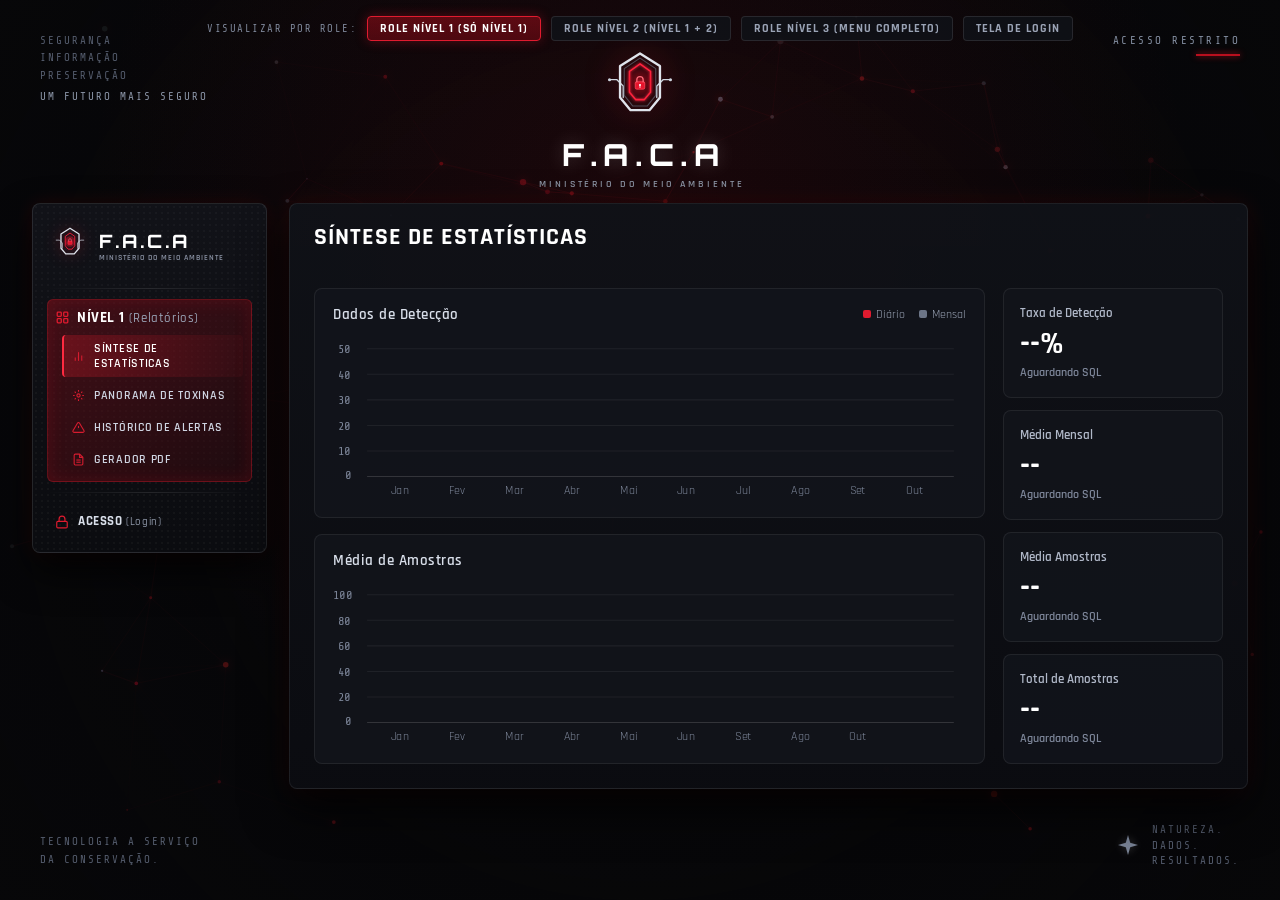
==== nivel1.html @ 2bd8f077 "feat(frontend): implementa painéis SPA por níveis de acesso (RBAC 1, 2 e 3) e pré-configuração MySQL" ====
<!DOCTYPE html>
<html lang="pt-BR">
<head>
  <meta charset="UTF-8">
  <meta name="viewport" content="width=device-width, initial-scale=1.0">
  <title>F.A.C.A - Nível 1 | Relatórios</title>

  <!-- Google Fonts: Orbitron, Rajdhani & Share Tech Mono -->
  <link rel="preconnect" href="https://fonts.googleapis.com">
  <link rel="preconnect" href="https://fonts.gstatic.com" crossorigin>
  <link href="https://fonts.googleapis.com/css2?family=Orbitron:wght@500;700;800;900&family=Rajdhani:wght@400;500;600;700&family=Share+Tech+Mono&display=swap" rel="stylesheet">

  <!-- Estilos CSS -->
  <link rel="stylesheet" href="src/css/estilo.css">
  <link rel="stylesheet" href="src/css/components/painel-nivel3.css">
</head>
<body class="dashboard-body" data-role-nivel="1">
  <!-- Canvas de Fundo Interativo -->
  <canvas id="bg-canvas"></canvas>

  <!-- Ambient Glow Vignette -->
  <div class="ambient-glow"></div>

  <!-- HUD Corner Details -->
  <div class="hud-corner top-left">
    <span>SEGURANÇA</span>
    <span>INFORMAÇÃO</span>
    <span>PRESERVAÇÃO</span>
    <span class="highlight">UM FUTURO MAIS SEGURO</span>
  </div>

  <div class="hud-corner top-right">
    <div class="restricted-tag">
      <span>ACESSO RESTRITO</span>
      <div class="hud-line"></div>
    </div>
  </div>

  <div class="hud-corner bottom-left">
    <span>TECNOLOGIA A SERVIÇO</span>
    <span>DA CONSERVAÇÃO.</span>
  </div>

  <div class="hud-corner bottom-right">
    <div class="nature-tag">
      <svg class="star-icon" viewBox="0 0 24 24" fill="currentColor">
        <path d="M12 2L14.2 9.8L22 12L14.2 14.2L12 22L9.8 14.2L2 12L9.8 9.8L12 2Z"/>
      </svg>
      <div class="nature-text">
        <span>NATUREZA.</span>
        <span>DADOS.</span>
        <span>RESULTADOS.</span>
      </div>
    </div>
  </div>

  <!-- Barra de Pré-visualização Rápida das 3 Roles -->
  <div id="role-preview-switcher"></div>

  <!-- Cabeçalho Central F.A.C.A -->
  <header class="dashboard-top-header">
    <div class="logo-wrapper">
      <div class="logo-shield">
        <svg viewBox="0 0 160 160" class="shield-svg">
          <defs>
            <radialGradient id="redGlowN1" cx="50%" cy="50%" r="50%">
              <stop offset="0%" stop-color="#ff1a35" stop-opacity="0.9" />
              <stop offset="50%" stop-color="#ab091b" stop-opacity="0.5" />
              <stop offset="100%" stop-color="#ff0022" stop-opacity="0" />
            </radialGradient>
            <filter id="glowEffectN1" x="-20%" y="-20%" width="140%" height="140%">
              <feGaussianBlur stdDeviation="3" result="blur" />
              <feComposite in="SourceGraphic" in2="blur" operator="over" />
            </filter>
          </defs>
          <path d="M22 68 L36 68 L48 80 L48 102" fill="none" stroke="#cfd6e0" stroke-width="2.5" stroke-linecap="round"/>
          <circle cx="22" cy="68" r="3" fill="#cfd6e0" />
          <path d="M138 68 L124 68 L112 80 L112 102" fill="none" stroke="#cfd6e0" stroke-width="2.5" stroke-linecap="round"/>
          <circle cx="138" cy="68" r="3" fill="#cfd6e0" />
          <path d="M80 18 L118 42 L118 102 L98 126 L62 126 L42 102 L42 42 Z"
                fill="none" stroke="#dfe4ec" stroke-width="4.5" stroke-linejoin="round" />
          <path d="M80 27 L110 47 L110 98 L94 118 L66 118 L50 98 L50 47 Z"
                fill="none" stroke="#717a8a" stroke-width="2" stroke-linejoin="round" opacity="0.6"/>
          <path d="M80 38 L100 52 L100 92 L88 106 L72 106 L60 92 L60 52 Z"
                fill="none" stroke="#ff223e" stroke-width="3" filter="url(#glowEffectN1)" />
          <circle cx="80" cy="74" r="28" fill="url(#redGlowN1)" opacity="0.75" />
          <g transform="translate(68, 62)">
            <rect x="3" y="10" width="18" height="14" rx="2.5" fill="#e6142c" stroke="#ff475b" stroke-width="1.5" />
            <path d="M6 10 V6 A6 6 0 0 1 18 6 V10" fill="none" stroke="#ff6b7b" stroke-width="2.5" stroke-linecap="round" />
            <circle cx="12" cy="16" r="2" fill="#ffffff" />
            <path d="M12 18 V21" stroke="#ffffff" stroke-width="1.5" stroke-linecap="round"/>
          </g>
        </svg>
      </div>
    </div>
    <h1 class="system-title">F.A.C.A</h1>
    <p class="system-subtitle">MINISTÉRIO DO MEIO AMBIENTE</p>
  </header>

  <!-- Layout Principal: Menu Lateral + Telas das Abas de Nível 1 -->
  <div class="dashboard-layout">

    <!-- Menu Lateral Cumulativo (Role Nível 1 vê somente Nível 1) -->
    <div id="sidebar-menu-container"></div>

    <!-- Container das 4 Telas/Abas do Nível 1 -->
    <main class="dashboard-workspace">

      <!-- ==================================================================
           ABA 1: SÍNTESE DE ESTATÍSTICAS (#estatisticas)
           Pré-configurada para receber o banco de dados MySQL (sem dados)
           ================================================================== -->
      <section class="panel-main-card tab-screen active" id="tab-estatisticas" data-tab-panel="estatisticas">
        <div class="screen-header-block">
          <h2 class="screen-main-title">SÍNTESE DE ESTATÍSTICAS</h2>
        </div>

        <!--
          [PONTO DE ENTRADA MYSQL - SÍNTESE DE ESTATÍSTICAS]
          Endpoint: GET /api/v1/nivel1/estatisticas
          Popula os gráficos (#sql-chart-deteccao-bars, #sql-chart-media-amostras)
          e os 4 cards de indicadores laterais.
        -->
        <div class="stats-layout-grid">
          <!-- Coluna Esquerda: 2 Gráficos -->
          <div class="stats-charts-col">

            <!-- Gráfico 1: Dados de Detecção -->
            <div class="cyber-inner-card">
              <div class="inner-card-top">
                <span class="inner-card-title">Dados de Detecção</span>
                <div class="chart-legend-inline">
                  <span><i class="legend-dot red"></i>Diário</span>
                  <span><i class="legend-dot grey"></i>Mensal</span>
                </div>
              </div>
              <div class="stats-svg-box">
                <svg viewBox="0 0 520 155" preserveAspectRatio="none">
                  <!-- Grade e Eixos Y (0 a 50) -->
                  <g fill="#7c8598" font-size="10" font-family="Share Tech Mono, monospace">
                    <text x="4" y="16">50</text>
                    <text x="4" y="40">40</text>
                    <text x="4" y="64">30</text>
                    <text x="4" y="88">20</text>
                    <text x="4" y="112">10</text>
                    <text x="10" y="134">0</text>
                  </g>
                  <g stroke="rgba(255,255,255,0.06)" stroke-width="1">
                    <line x1="28" y1="12" x2="510" y2="12"/>
                    <line x1="28" y1="36" x2="510" y2="36"/>
                    <line x1="28" y1="60" x2="510" y2="60"/>
                    <line x1="28" y1="84" x2="510" y2="84"/>
                    <line x1="28" y1="108" x2="510" y2="108"/>
                    <line x1="28" y1="132" x2="510" y2="132" stroke="rgba(255,255,255,0.14)"/>
                  </g>
                  <!-- Eixo X: Meses -->
                  <g fill="#7c8598" font-size="10" font-family="Rajdhani, sans-serif" text-anchor="middle">
                    <text x="55" y="148">Jan</text>
                    <text x="102" y="148">Fev</text>
                    <text x="149" y="148">Mar</text>
                    <text x="196" y="148">Abr</text>
                    <text x="243" y="148">Mai</text>
                    <text x="290" y="148">Jun</text>
                    <text x="337" y="148">Jul</text>
                    <text x="384" y="148">Ago</text>
                    <text x="431" y="148">Set</text>
                    <text x="478" y="148">Out</text>
                  </g>
                  <!-- Grupo vazio onde o JS injetará as barras do MySQL -->
                  <g id="sql-chart-deteccao-bars"></g>
                </svg>
              </div>
            </div>

            <!-- Gráfico 2: Média de Amostras -->
            <div class="cyber-inner-card">
              <div class="inner-card-top">
                <span class="inner-card-title">Média de Amostras</span>
              </div>
              <div class="stats-svg-box">
                <svg viewBox="0 0 520 155" preserveAspectRatio="none">
                  <!-- Grade e Eixos Y (0 a 100) -->
                  <g fill="#7c8598" font-size="10" font-family="Share Tech Mono, monospace">
                    <text x="0" y="16">100</text>
                    <text x="4" y="40">80</text>
                    <text x="4" y="64">60</text>
                    <text x="4" y="88">40</text>
                    <text x="4" y="112">20</text>
                    <text x="10" y="134">0</text>
                  </g>
                  <g stroke="rgba(255,255,255,0.06)" stroke-width="1">
                    <line x1="28" y1="12" x2="510" y2="12"/>
                    <line x1="28" y1="36" x2="510" y2="36"/>
                    <line x1="28" y1="60" x2="510" y2="60"/>
                    <line x1="28" y1="84" x2="510" y2="84"/>
                    <line x1="28" y1="108" x2="510" y2="108"/>
                    <line x1="28" y1="132" x2="510" y2="132" stroke="rgba(255,255,255,0.14)"/>
                  </g>
                  <!-- Eixo X: Meses -->
                  <g fill="#7c8598" font-size="10" font-family="Rajdhani, sans-serif" text-anchor="middle">
                    <text x="55" y="148">Jan</text>
                    <text x="102" y="148">Fev</text>
                    <text x="149" y="148">Mar</text>
                    <text x="196" y="148">Abr</text>
                    <text x="243" y="148">Mai</text>
                    <text x="290" y="148">Jun</text>
                    <text x="337" y="148">Set</text>
                    <text x="384" y="148">Ago</text>
                    <text x="431" y="148">Out</text>
                  </g>
                  <!-- Grupo vazio onde o JS injetará a curva do MySQL -->
                  <g id="sql-chart-media-amostras"></g>
                </svg>
              </div>
            </div>

          </div>

          <!-- Coluna Direita: 4 Cards de KPIs (Sem dados até conectar o MySQL) -->
          <div class="stats-kpis-col">
            <div class="kpi-box">
              <span class="kpi-label">Taxa de Detecção</span>
              <div class="kpi-value-row">
                <span class="kpi-big-value" id="sql-kpi-taxa-deteccao">--%</span>
              </div>
              <span class="kpi-sub-trend" id="sql-trend-taxa">Aguardando SQL</span>
            </div>

            <div class="kpi-box">
              <span class="kpi-label">Média Mensal</span>
              <div class="kpi-value-row">
                <span class="kpi-big-value" id="sql-kpi-media-mensal">--</span>
              </div>
              <span class="kpi-sub-trend" id="sql-trend-mensal">Aguardando SQL</span>
            </div>

            <div class="kpi-box">
              <span class="kpi-label">Média Amostras</span>
              <div class="kpi-value-row">
                <span class="kpi-big-value" id="sql-kpi-media-amostras">--</span>
              </div>
              <span class="kpi-sub-trend" id="sql-trend-amostras">Aguardando SQL</span>
            </div>

            <div class="kpi-box">
              <span class="kpi-label">Total de Amostras</span>
              <div class="kpi-value-row">
                <span class="kpi-big-value" id="sql-kpi-total-amostras">--</span>
              </div>
              <span class="kpi-sub-trend" id="sql-trend-total">Aguardando SQL</span>
            </div>
          </div>
        </div>
      </section>

      <!-- ==================================================================
           ABA 2: PANORAMA DE TOXINAS (#panorama)
           Pré-configurada para receber o banco de dados MySQL (sem dados)
           ================================================================== -->
      <section class="panel-main-card tab-screen" id="tab-panorama" data-tab-panel="panorama">
        <div class="screen-header-block">
          <h2 class="screen-main-title">PANORAMA DE TOXINAS</h2>
        </div>

        <!--
          [PONTO DE ENTRADA MYSQL - PANORAMA DE TOXINAS]
          Endpoint: GET /api/v1/nivel1/toxinas
          Popula o mapa de calor (#sql-heatmap-points), os gráficos de rosca
          e as barras de Toxina A, Toxina B e Toxina C.
        -->
        <div class="panorama-grid">
          <!-- Quadrante Superior Esquerdo: Mapa de Calor (Sem manchas fixas, aguardando SQL) -->
          <div class="heatmap-viewport" id="sql-heatmap-container">
            <div class="heatmap-zoom-controls">
              <button type="button" class="btn-map-zoom" aria-label="Mais zoom">+</button>
              <button type="button" class="btn-map-zoom" aria-label="Menos zoom">−</button>
            </div>
            <div class="heatmap-scale-bar">
              <span>0%</span>
              <div class="scale-gradient-strip"></div>
            </div>
            <svg viewBox="0 0 480 250" width="100%" height="100%" preserveAspectRatio="xMidYMid slice">
              <!-- Linhas cartográficas escuras de fundo -->
              <g stroke="rgba(255,255,255,0.06)" stroke-width="1.2" fill="none">
                <path d="M 0 60 Q 140 70 240 120 T 480 160"/>
                <path d="M 80 0 L 160 250"/>
                <path d="M 290 0 Q 260 120 310 250"/>
                <path d="M 0 180 L 480 95"/>
              </g>
              <!-- Camada vazia onde o MySQL injetará os pontos de calor -->
              <g id="sql-heatmap-points"></g>
            </svg>
          </div>

          <!-- Quadrante Superior Direito: Rosca + Toxina A / Toxina B -->
          <div class="cyber-inner-card donut-card-flex">
            <div class="donut-svg-wrap">
              <svg viewBox="0 0 120 120" width="120" height="120">
                <circle cx="60" cy="60" r="44" fill="none" stroke="rgba(255,255,255,0.08)" stroke-width="16"/>
                <!-- Segmentos pré-configurados para receber percentuais do MySQL -->
                <circle id="sql-donut-top-seg" cx="60" cy="60" r="44" fill="none" stroke="#2ed573" stroke-width="16"
                        stroke-dasharray="0 276" transform="rotate(-90 60 60)"/>
              </svg>
              <span class="donut-center-text" id="sql-donut-top-val">--%</span>
            </div>
            <div class="segmented-bars-group">
              <div class="seg-bar-item">
                <label>Toxina A</label>
                <div class="seg-bar-track">
                  <div class="seg-bar-fill" id="sql-bar-top-toxina-a"></div>
                </div>
              </div>
              <div class="seg-bar-item">
                <label>Toxina B</label>
                <div class="seg-bar-track">
                  <div class="seg-bar-fill" id="sql-bar-top-toxina-b"></div>
                </div>
              </div>
            </div>
          </div>

          <!-- Quadrante Inferior Esquerdo: Rosca + Toxina A, B, C -->
          <div class="cyber-inner-card donut-bottom-left-flex">
            <div class="donut-svg-wrap">
              <svg viewBox="0 0 120 120" width="120" height="120">
                <circle cx="60" cy="60" r="44" fill="none" stroke="rgba(255,255,255,0.08)" stroke-width="15"/>
                <circle id="sql-donut-bl-seg" cx="60" cy="60" r="44" fill="none" stroke="#e01b2f" stroke-width="15"
                        stroke-dasharray="0 276" transform="rotate(-90 60 60)"/>
              </svg>
              <span class="donut-center-text" id="sql-donut-bl-val">--%</span>
            </div>
            <div class="segmented-bars-group">
              <div class="seg-bar-item">
                <label>Toxina A</label>
                <div class="seg-bar-track">
                  <div class="seg-bar-fill" id="sql-bar-bl-toxina-a"></div>
                </div>
              </div>
              <div class="seg-bar-item">
                <label>Toxina B</label>
                <div class="seg-bar-track">
                  <div class="seg-bar-fill" id="sql-bar-bl-toxina-b"></div>
                </div>
              </div>
              <div class="seg-bar-item">
                <label>Toxina C</label>
                <div class="seg-bar-track">
                  <div class="seg-bar-fill" id="sql-bar-bl-toxina-c"></div>
                </div>
              </div>
            </div>
          </div>

          <!-- Quadrante Inferior Direito: Rosca Secundária -->
          <div class="cyber-inner-card" style="display: flex; align-items: center; justify-content: center;">
            <div class="donut-svg-wrap">
              <svg viewBox="0 0 120 120" width="120" height="120">
                <circle cx="60" cy="60" r="44" fill="none" stroke="rgba(255,255,255,0.08)" stroke-width="15"/>
                <circle id="sql-donut-br-seg" cx="60" cy="60" r="44" fill="none" stroke="#ff2a40" stroke-width="15"
                        stroke-dasharray="0 276" transform="rotate(-90 60 60)"/>
              </svg>
              <span class="donut-center-text" id="sql-donut-br-val">--%</span>
            </div>
          </div>
        </div>
      </section>

      <!-- ==================================================================
           ABA 3: HISTÓRICO DE ALERTAS (#alertas)
           Pré-configurada para receber o banco de dados MySQL (sem dados)
           ================================================================== -->
      <section class="panel-main-card tab-screen" id="tab-alertas" data-tab-panel="alertas">
        <div class="screen-header-block">
          <h2 class="screen-main-title">HISTÓRICO DE ALERTAS</h2>
        </div>

        <!--
          [PONTO DE ENTRADA MYSQL - HISTÓRICO DE ALERTAS]
          Endpoint: GET /api/v1/nivel1/alertas
          Query: SELECT data_hora, nivel_severidade, descricao, status FROM alertas;
          Popula <tbody id="tbody-historico-alertas">
        -->
        <div class="alerts-table-card">
          <table class="flat-cyber-table" id="tabela-historico-alertas">
            <thead>
              <tr>
                <th>Data/hora</th>
                <th>Nível</th>
                <th>Descrição</th>
                <th>Status</th>
              </tr>
            </thead>
            <tbody id="tbody-historico-alertas">
              <tr class="sql-empty-row">
                <td colspan="4">Sem dados — Pré-configurado para receber a tabela `alertas` do banco de dados MySQL.</td>
              </tr>
            </tbody>
          </table>
        </div>
      </section>

      <!-- ==================================================================
           ABA 4: GERADOR PDF (#pdf)
           Pré-configurada para receber o banco de dados MySQL (sem dados)
           ================================================================== -->
      <section class="panel-main-card tab-screen" id="tab-pdf" data-tab-panel="pdf">
        <div class="screen-header-block">
          <h2 class="screen-main-title">GERADOR PDF</h2>
        </div>

        <!--
          [PONTO DE ENTRADA MYSQL - GERADOR PDF]
          Endpoint: POST /api/v1/nivel1/relatorio-pdf
          Busca os registros no MySQL conforme o intervalo de datas e seções marcadas.
        -->
        <div class="pdf-generator-grid">
          <!-- Coluna Esquerda: Filtros e Opções do PDF -->
          <form class="pdf-form-col" id="form-gerador-pdf">
            <div>
              <label class="pdf-field-label">Data</label>
              <div class="pdf-date-row">
                <input type="date" id="pdf-data-inicio" class="cyber-input-control" />
                <input type="date" id="pdf-data-fim" class="cyber-input-control" />
              </div>
            </div>

            <div>
              <label class="pdf-field-label" for="pdf-tipo-relatorio">Tipo de relatório</label>
              <select id="pdf-tipo-relatorio" class="cyber-select-control">
                <option value="">Tipo de relatório</option>
                <option value="estatisticas">Síntese de Estatísticas</option>
                <option value="panorama">Panorama de Toxinas</option>
                <option value="alertas">Histórico de Alertas</option>
              </select>
            </div>

            <div>
              <label class="pdf-field-label">Seções a incluir</label>
              <div class="pdf-checkbox-list">
                <label class="cyber-checkbox-item">
                  <input type="checkbox" name="secao_pdf" value="1" checked />
                  <span>Relatório</span>
                </label>
                <label class="cyber-checkbox-item">
                  <input type="checkbox" name="secao_pdf" value="2" />
                  <span>Relatório II</span>
                </label>
                <label class="cyber-checkbox-item">
                  <input type="checkbox" name="secao_pdf" value="3" />
                  <span>Relatório III</span>
                </label>
                <label class="cyber-checkbox-item">
                  <input type="checkbox" name="secao_pdf" value="4" />
                  <span>Relatório IV</span>
                </label>
                <label class="cyber-checkbox-item">
                  <input type="checkbox" name="secao_pdf" value="5" />
                  <span>Relatório V</span>
                </label>
              </div>
            </div>

            <div class="feedback-msg" id="pdf-feedback"></div>

            <button type="submit" class="btn-red-outline-large" id="btn-gerar-pdf">
              <svg viewBox="0 0 24 24" width="18" height="18" fill="none" stroke="currentColor" stroke-width="2">
                <path d="M14 2H6a2 2 0 0 0-2 2v16a2 2 0 0 0 2 2h12a2 2 0 0 0 2-2V8z"/>
                <polyline points="14 2 14 8 20 8"/>
                <line x1="16" y1="13" x2="8" y2="13"/>
                <line x1="16" y1="17" x2="8" y2="17"/>
              </svg>
              <span>GERAR RELATÓRIO PDF</span>
            </button>
          </form>

          <!-- Coluna Direita: Pré-visualização da Folha -->
          <div class="pdf-preview-wrapper">
            <div style="width: 100%; max-width: 310px; margin-bottom: 8px;">
              <span class="pdf-field-label">Pré-visualização</span>
            </div>
            <div class="pdf-paper-sheet" id="sql-pdf-preview-sheet">
              <div class="pdf-sheet-top">
                <span class="pdf-logo-Word">PDF</span>
                <div class="pdf-meta-lines">
                  <div>F.A.C.A — MMA</div>
                  <div id="sql-pdf-data-ref">Aguardando MySQL</div>
                </div>
              </div>
              <div class="pdf-sheet-section-title">Metadados da Consulta SQL</div>
              <div style="font-size: 0.62rem; color: #5a6270; margin-bottom: 12px;">
                Pré-configurado para receber os registros do banco de dados MySQL.
              </div>
              <div class="pdf-sheet-section-title">Registros do Relatório</div>
              <table class="pdf-sheet-table">
                <thead>
                  <tr>
                    <th>Item</th>
                    <th>Referência</th>
                    <th>Valor</th>
                  </tr>
                </thead>
                <tbody id="tbody-pdf-preview">
                  <tr>
                    <td colspan="3" style="text-align: center; padding: 18px 4px;">
                      Sem dados (Aguardando SQL)
                    </td>
                  </tr>
                </tbody>
              </table>
            </div>
          </div>
        </div>
      </section>

    </main>
  </div>

  <!-- Scripts JavaScript -->
  <script src="src/js/config/configuracao-banco.js"></script>
  <script src="src/js/services/servico-api.js"></script>
  <script src="src/js/particulas.js"></script>
  <script src="src/js/components/menu-niveis.js"></script>
  <script src="src/js/painel-nivel3.js"></script>
</body>
</html>
---- src/css/estilo.css ----
/* ==========================================================================
   F.A.C.A - Frente de Autenticação e Controle de Acesso
   Ministério do Meio Ambiente - Cyber Security Biometrics UI
   ========================================================================== */

:root {
  --bg-dark: #070709;
  --card-bg: rgba(14, 15, 20, 0.88);
  --card-border: rgba(255, 255, 255, 0.07);
  --card-border-glow: rgba(184, 17, 33, 0.28);
  
  --red-primary: #b80f1e;
  --red-hover: #cf1426;
  --red-glow: rgba(207, 20, 38, 0.55);
  --red-dim: #5c0f17;
  
  --text-main: #f0f2f5;
  --text-muted: #727a8c;
  --text-dim: #4c5363;
  --text-highlight: #ffffff;
  
  --input-bg: #121319;
  --input-border: #22242e;
  --input-border-focus: #b80f1e;
  
  --font-display: 'Orbitron', sans-serif;
  --font-ui: 'Rajdhani', sans-serif;
  --font-mono: 'Share Tech Mono', monospace;
}

* {
  margin: 0;
  padding: 0;
  box-sizing: border-box;
}

body {
  width: 100vw;
  min-height: 100vh;
  background-color: var(--bg-dark);
  color: var(--text-main);
  font-family: var(--font-ui);
  display: flex;
  align-items: center;
  justify-content: center;
  overflow-x: hidden;
  position: relative;
  user-select: none;
}

/* --------------------------------------------------------------------------
   Canvas de Fundo e Vinheta
   -------------------------------------------------------------------------- */
#bg-canvas {
  position: fixed;
  top: 0;
  left: 0;
  width: 100%;
  height: 100%;
  z-index: 0;
  pointer-events: none;
}

.ambient-glow {
  position: fixed;
  top: 0;
  left: 0;
  width: 100%;
  height: 100%;
  background: 
    radial-gradient(circle at 50% 25%, rgba(184, 15, 30, 0.12) 0%, transparent 60%),
    radial-gradient(circle at 50% 50%, rgba(7, 7, 9, 0.2) 0%, rgba(7, 7, 9, 0.85) 100%);
  z-index: 1;
  pointer-events: none;
}

/* --------------------------------------------------------------------------
   HUD Corner Elements (Fiel ao design original)
   -------------------------------------------------------------------------- */
.hud-corner {
  position: fixed;
  z-index: 5;
  font-family: var(--font-mono);
  font-size: 0.68rem;
  letter-spacing: 2px;
  color: #555d6e;
  line-height: 1.6;
  text-transform: uppercase;
  pointer-events: none;
}

.hud-corner.top-left {
  top: 32px;
  left: 40px;
  display: flex;
  flex-direction: column;
}

.hud-corner.top-left .highlight {
  color: #8c96a8;
  margin-top: 4px;
}

.hud-corner.top-right {
  top: 32px;
  right: 40px;
}

.restricted-tag {
  display: flex;
  flex-direction: column;
  align-items: flex-end;
}

.restricted-tag span {
  color: #8590a3;
  letter-spacing: 2.5px;
}

.restricted-tag .hud-line {
  width: 44px;
  height: 2px;
  background-color: var(--red-primary);
  margin-top: 5px;
  box-shadow: 0 0 6px var(--red-primary);
}

.hud-corner.bottom-left {
  bottom: 32px;
  left: 40px;
  display: flex;
  flex-direction: column;
}

.hud-corner.bottom-right {
  bottom: 32px;
  right: 40px;
}

.nature-tag {
  display: flex;
  align-items: center;
  gap: 12px;
}

.star-icon {
  width: 24px;
  height: 24px;
  color: #798396;
  filter: drop-shadow(0 0 4px rgba(255, 255, 255, 0.2));
}

.nature-text {
  display: flex;
  flex-direction: column;
  line-height: 1.4;
  letter-spacing: 2px;
}

/* --------------------------------------------------------------------------
   Estrutura Principal Central
   -------------------------------------------------------------------------- */
.main-container {
  position: relative;
  z-index: 10;
  display: flex;
  flex-direction: column;
  align-items: center;
  justify-content: center;
  padding: 24px;
  width: 100%;
  max-width: 520px;
}

/* --------------------------------------------------------------------------
   Logo Header
   -------------------------------------------------------------------------- */
.system-header {
  display: flex;
  flex-direction: column;
  align-items: center;
  margin-bottom: 24px;
  text-align: center;
}

.logo-wrapper {
  position: relative;
  width: 110px;
  height: 110px;
  display: flex;
  align-items: center;
  justify-content: center;
  margin-bottom: 8px;
}

.shield-svg {
  width: 100%;
  height: 100%;
  filter: drop-shadow(0 0 16px rgba(220, 20, 40, 0.4));
  animation: pulseLogo 4s ease-in-out infinite alternate;
}

@keyframes pulseLogo {
  0% {
    filter: drop-shadow(0 0 12px rgba(200, 15, 30, 0.35));
  }
  100% {
    filter: drop-shadow(0 0 24px rgba(255, 25, 45, 0.7));
  }
}

.system-title {
  font-family: var(--font-display);
  font-size: 2.3rem;
  font-weight: 800;
  letter-spacing: 0.26em;
  color: #ffffff;
  margin-right: -0.26em; /* compensa espaçamento final */
  text-shadow: 0 0 20px rgba(255, 255, 255, 0.2);
}

.system-subtitle {
  font-family: var(--font-ui);
  font-size: 0.76rem;
  font-weight: 600;
  letter-spacing: 0.34em;
  color: #8c94a4;
  margin-top: 4px;
  margin-right: -0.34em;
  text-transform: uppercase;
}

/* --------------------------------------------------------------------------
   Área dos Cards e Animação de Troca
   -------------------------------------------------------------------------- */
.auth-card-stage {
  width: 100%;
  position: relative;
  min-height: 380px;
}

.auth-card {
  width: 100%;
  background: var(--card-bg);
  backdrop-filter: blur(16px);
  -webkit-backdrop-filter: blur(16px);
  border: 1px solid var(--card-border);
  box-shadow: 
    0 20px 40px rgba(0, 0, 0, 0.75),
    0 0 25px var(--card-border-glow),
    inset 0 1px 0 rgba(255, 255, 255, 0.06);
  border-radius: 14px;
  padding: 30px 32px;
  transition: opacity 0.35s ease, transform 0.35s cubic-bezier(0.16, 1, 0.3, 1), visibility 0.35s;
  
  /* Inicia escondido, a classe .active ativa */
  display: none;
  opacity: 0;
  transform: translateY(12px) scale(0.98);
}

.auth-card.active {
  display: block;
  opacity: 1;
  transform: translateY(0) scale(1);
}

/* --------------------------------------------------------------------------
   Card Header
   -------------------------------------------------------------------------- */
.card-header {
  display: flex;
  align-items: center;
  gap: 14px;
  margin-bottom: 24px;
}

.icon-avatar {
  width: 38px;
  height: 38px;
  display: flex;
  align-items: center;
  justify-content: center;
  color: #dc1a2a;
  background: rgba(220, 26, 42, 0.08);
  border: 1px solid rgba(220, 26, 42, 0.25);
  border-radius: 8px;
  flex-shrink: 0;
}

.header-text h2 {
  font-family: var(--font-display);
  font-size: 0.88rem;
  font-weight: 700;
  letter-spacing: 1.5px;
  color: #f2f4f8;
  text-transform: uppercase;
}

.header-text p {
  font-family: var(--font-ui);
  font-size: 0.74rem;
  font-weight: 600;
  letter-spacing: 1.2px;
  color: #6d7585;
  margin-top: 2px;
  text-transform: uppercase;
}

/* --------------------------------------------------------------------------
   Formulário de Login
   -------------------------------------------------------------------------- */
.card-form {
  display: flex;
  flex-direction: column;
  gap: 16px;
}

.input-group {
  position: relative;
  display: flex;
  align-items: center;
  background: var(--input-bg);
  border: 1px solid var(--input-border);
  border-radius: 8px;
  transition: all 0.25s ease;
}

.input-group:focus-within {
  border-color: var(--input-border-focus);
  box-shadow: 0 0 12px rgba(184, 15, 30, 0.35);
  background: #151720;
}

.input-icon {
  display: flex;
  align-items: center;
  justify-content: center;
  width: 44px;
  color: #5d6575;
  flex-shrink: 0;
  transition: color 0.25s ease;
}

.input-group:focus-within .input-icon {
  color: #dc1a2a;
}

.input-group input {
  width: 100%;
  height: 46px;
  background: transparent;
  border: none;
  outline: none;
  color: var(--text-main);
  font-family: var(--font-ui);
  font-size: 0.98rem;
  font-weight: 500;
  letter-spacing: 0.8px;
}

.input-group input::placeholder {
  color: #555c6d;
  font-weight: 500;
}

.btn-toggle-pwd {
  background: transparent;
  border: none;
  width: 42px;
  height: 46px;
  display: flex;
  align-items: center;
  justify-content: center;
  color: #586070;
  cursor: pointer;
  transition: color 0.2s;
}

.btn-toggle-pwd:hover {
  color: #ffffff;
}

/* Botão Primário (ENTRAR) */
.btn-primary {
  width: 100%;
  height: 46px;
  background: linear-gradient(180deg, #b80f1e 0%, #940a17 100%);
  border: 1px solid #d41628;
  border-radius: 8px;
  color: #ffffff;
  font-family: var(--font-display);
  font-size: 0.86rem;
  font-weight: 700;
  letter-spacing: 2px;
  cursor: pointer;
  display: flex;
  align-items: center;
  justify-content: center;
  gap: 10px;
  margin-top: 6px;
  box-shadow: 0 4px 16px rgba(184, 15, 30, 0.45);
  transition: all 0.25s ease;
}

.btn-primary:hover {
  background: linear-gradient(180deg, #cf1426 0%, #aa0d1b 100%);
  box-shadow: 0 4px 24px rgba(220, 20, 40, 0.7);
  transform: translateY(-1px);
}

.btn-primary:active {
  transform: translateY(1px);
  box-shadow: 0 2px 8px rgba(184, 15, 30, 0.4);
}

.card-footer {
  margin-top: 6px;
  text-align: center;
}

.forgot-pwd-link {
  color: #636b7c;
  font-size: 0.8rem;
  text-decoration: none;
  letter-spacing: 0.5px;
  transition: color 0.2s ease;
}

.forgot-pwd-link:hover {
  color: #b0bac9;
  text-decoration: underline;
}

/* --------------------------------------------------------------------------
   Card de Biometria / Reconhecimento Facial
   -------------------------------------------------------------------------- */
.scanner-viewport {
  position: relative;
  width: 100%;
  height: 240px;
  background: radial-gradient(circle at center, #0e1017 0%, #060709 100%);
  border: 1px solid rgba(255, 255, 255, 0.08);
  border-radius: 8px;
  overflow: hidden;
  display: flex;
  align-items: center;
  justify-content: center;
  box-shadow: inset 0 0 30px rgba(0, 0, 0, 0.8);
}

/* Retículas dos cantos estilo HUD */
.reticle-corner {
  position: absolute;
  width: 16px;
  height: 16px;
  border-color: #d81426;
  border-style: solid;
  pointer-events: none;
  z-index: 4;
}

.corner-tl {
  top: 10px;
  left: 10px;
  border-width: 2.5px 0 0 2.5px;
}

.corner-tr {
  top: 10px;
  right: 10px;
  border-width: 2.5px 2.5px 0 0;
}

.corner-bl {
  bottom: 10px;
  left: 10px;
  border-width: 0 0 2.5px 2.5px;
}

.corner-br {
  bottom: 10px;
  right: 10px;
  border-width: 0 2.5px 2.5px 0;
}

/* Miras sutis centrais */
.crosshair-h {
  position: absolute;
  top: 50%;
  left: 14px;
  right: 14px;
  height: 1px;
  background: rgba(220, 20, 40, 0.15);
  pointer-events: none;
  z-index: 3;
}

.crosshair-v {
  position: absolute;
  left: 50%;
  top: 14px;
  bottom: 14px;
  width: 1px;
  background: rgba(220, 20, 40, 0.15);
  pointer-events: none;
  z-index: 3;
}

/* Linha de Varredura Laser */
.scan-laser {
  position: absolute;
  left: 0;
  width: 100%;
  height: 2px;
  background: #ff2238;
  box-shadow: 0 0 12px #ff2238, 0 0 20px #ff2238;
  top: 0;
  z-index: 6;
  opacity: 0;
  pointer-events: none;
}

.scan-laser.scanning {
  opacity: 1;
  animation: laserScan 2.2s ease-in-out infinite alternate;
}

@keyframes laserScan {
  0% {
    top: 6%;
    opacity: 0.9;
  }
  50% {
    opacity: 1;
  }
  100% {
    top: 92%;
    opacity: 0.9;
  }
}

/* Canvas da Malha Facial */
#face-mesh-canvas {
  position: absolute;
  width: 100%;
  height: 100%;
  z-index: 2;
  pointer-events: none;
}

/* Vídeo da Webcam */
#webcam-video {
  position: absolute;
  width: 100%;
  height: 100%;
  object-fit: cover;
  transform: scaleX(-1); /* espelhado */
  z-index: 1;
  display: none;
  filter: contrast(1.15) brightness(0.9) grayscale(0.2);
}

/* Overlay de Status HUD no scanner */
.scanner-hud-overlay {
  position: absolute;
  bottom: 8px;
  left: 12px;
  right: 12px;
  display: flex;
  justify-content: space-between;
  font-family: var(--font-mono);
  font-size: 0.65rem;
  letter-spacing: 1.5px;
  color: #727c8e;
  z-index: 5;
  pointer-events: none;
}

.hud-status {
  color: #dc1a2a;
  font-weight: 700;
}

/* Barra de Progresso */
.scan-progress-container {
  width: 100%;
  height: 4px;
  background: #14161f;
  border-radius: 2px;
  margin-top: 14px;
  overflow: hidden;
  opacity: 0;
  transition: opacity 0.3s ease;
}

.scan-progress-container.active {
  opacity: 1;
}

.scan-progress-bar {
  height: 100%;
  width: 0%;
  background: linear-gradient(90deg, #a80f1e, #ff2a40);
  box-shadow: 0 0 8px rgba(255, 42, 64, 0.7);
  transition: width 0.1s linear;
}

/* Botão Secundário (Iniciar Reconhecimento) */
.btn-secondary {
  width: 100%;
  height: 46px;
  background: #14161d;
  border: 1px solid rgba(255, 255, 255, 0.12);
  border-radius: 8px;
  color: #e2e6ee;
  font-family: var(--font-display);
  font-size: 0.82rem;
  font-weight: 700;
  letter-spacing: 1.8px;
  cursor: pointer;
  display: flex;
  align-items: center;
  justify-content: center;
  gap: 10px;
  margin-top: 14px;
  box-shadow: 0 4px 14px rgba(0, 0, 0, 0.4);
  transition: all 0.25s ease;
}

.btn-secondary:hover {
  background: #1b1e27;
  border-color: var(--red-primary);
  color: #ffffff;
  box-shadow: 0 0 16px rgba(184, 15, 30, 0.35);
}

.btn-secondary:active {
  transform: translateY(1px);
}

/* Ações de Navegação */
.card-actions-nav {
  display: flex;
  justify-content: space-between;
  align-items: center;
  margin-top: 14px;
}

.btn-link, .btn-link-action {
  background: transparent;
  border: none;
  font-family: var(--font-ui);
  font-size: 0.78rem;
  font-weight: 600;
  letter-spacing: 0.8px;
  cursor: pointer;
  padding: 4px 0;
  transition: color 0.2s ease;
}

.btn-link {
  color: #636b7c;
}

.btn-link:hover {
  color: #cfd6e0;
}

.btn-link-action {
  color: #8c97aa;
  text-decoration: underline;
  text-underline-offset: 3px;
}

.btn-link-action:hover {
  color: #dc1a2a;
}

/* Mensagens de Feedback */
.feedback-msg {
  min-height: 18px;
  font-size: 0.78rem;
  letter-spacing: 0.8px;
  text-align: center;
  font-weight: 600;
  opacity: 0;
  transition: opacity 0.25s ease;
}

.feedback-msg.show {
  opacity: 1;
}

.feedback-msg.error {
  color: #ff334b;
  text-shadow: 0 0 8px rgba(255, 51, 75, 0.4);
}

.feedback-msg.success {
  color: #2ed573;
  text-shadow: 0 0 8px rgba(46, 213, 115, 0.4);
}

.feedback-msg.info {
  color: #1e90ff;
  text-shadow: 0 0 8px rgba(30, 144, 255, 0.4);
}

/* --------------------------------------------------------------------------
   Responsividade
   -------------------------------------------------------------------------- */
@media (max-width: 768px) {
  .hud-corner {
    display: none !important;
  }
  
  .main-container {
    padding: 16px;
    max-width: 100%;
  }

  .auth-card {
    padding: 24px 20px;
  }

  .system-title {
    font-size: 1.9rem;
  }

  .system-subtitle {
    font-size: 0.68rem;
    letter-spacing: 0.25em;
  }
}
---- src/css/components/painel-nivel3.css ----
/* ==========================================================================
   F.A.C.A - Frente de Autenticação e Controle de Acesso
   Folha de Estilos Completa das Telas e Abas por Role (Nível 1, Nível 2, Nível 3)
   Fiel às 3 imagens de referência (Nível 1, Nível 2 e Nível 3)
   ========================================================================== */

.dashboard-body {
  display: block;
  min-height: 100vh;
  overflow-x: hidden;
  padding: 16px 32px 26px;
}

/* Matriz numérica decorativa de fundo */
.cyber-matrix-watermark {
  position: fixed;
  right: 48px;
  font-family: var(--font-mono);
  font-size: 0.66rem;
  line-height: 1.45;
  letter-spacing: 1.5px;
  color: rgba(184, 30, 35, 0.22);
  pointer-events: none;
  z-index: 2;
  user-select: none;
  white-space: pre;
}

.cyber-matrix-watermark.top-matrix {
  top: 120px;
}

.cyber-matrix-watermark.bottom-matrix {
  bottom: 110px;
  right: 170px;
}

/* Barra discreta para alternar e visualizar cada Role */
.role-preview-bar {
  position: relative;
  z-index: 20;
  display: flex;
  align-items: center;
  justify-content: center;
  gap: 10px;
  margin-bottom: 6px;
  flex-wrap: wrap;
}

.role-preview-label {
  font-family: var(--font-mono);
  font-size: 0.66rem;
  letter-spacing: 1.5px;
  color: #7d8698;
}

.role-preview-btn {
  text-decoration: none;
  font-family: var(--font-ui);
  font-size: 0.72rem;
  font-weight: 700;
  letter-spacing: 1px;
  text-transform: uppercase;
  color: #9aa3b5;
  background: rgba(16, 18, 24, 0.85);
  border: 1px solid rgba(255, 255, 255, 0.1);
  padding: 4px 12px;
  border-radius: 4px;
  transition: all 0.2s ease;
}

.role-preview-btn:hover {
  color: #ffffff;
  border-color: rgba(220, 26, 42, 0.6);
}

.role-preview-btn.active {
  color: #ffffff;
  background: linear-gradient(180deg, rgba(184, 15, 30, 0.45), rgba(110, 10, 20, 0.65));
  border-color: #e01b2f;
  box-shadow: 0 0 12px rgba(220, 20, 40, 0.35);
}

/* Cabeçalho Central Superior (Brasão + F.A.C.A) */
.dashboard-top-header {
  position: relative;
  z-index: 10;
  display: flex;
  flex-direction: column;
  align-items: center;
  justify-content: center;
  margin-bottom: 12px;
}

.dashboard-top-header .logo-wrapper {
  width: 84px;
  height: 84px;
  margin-bottom: 4px;
}

.dashboard-top-header .system-title {
  font-size: 1.9rem;
  letter-spacing: 0.22em;
}

.dashboard-top-header .system-subtitle {
  font-size: 0.65rem;
  letter-spacing: 0.28em;
}

/* Grid Principal: Menu Lateral à Esquerda + Conteúdo à Direita */
.dashboard-layout {
  position: relative;
  z-index: 10;
  display: grid;
  grid-template-columns: 235px 1fr;
  gap: 22px;
  max-width: 1380px;
  margin: 0 auto;
  align-items: start;
}

/* ==========================================================================
   MENU LATERAL CUMULATIVO POR ROLE (faca-sidebar)
   ========================================================================== */
.faca-sidebar {
  background:
    radial-gradient(rgba(255, 255, 255, 0.03) 1px, transparent 0),
    linear-gradient(180deg, rgba(18, 19, 25, 0.96) 0%, rgba(11, 12, 16, 0.98) 100%);
  background-size: 6px 6px, 100% 100%;
  border: 1px solid rgba(255, 255, 255, 0.1);
  border-radius: 8px;
  padding: 16px 14px;
  box-shadow:
    0 18px 38px rgba(0, 0, 0, 0.8),
    0 0 20px rgba(184, 15, 30, 0.14);
}

.sidebar-header-brand {
  display: flex;
  align-items: center;
  gap: 10px;
  padding: 4px 4px 10px;
}

.sidebar-mini-shield {
  flex-shrink: 0;
  filter: drop-shadow(0 0 8px rgba(230, 20, 44, 0.45));
}

.sidebar-brand-titles {
  display: flex;
  flex-direction: column;
}

.sidebar-faca-title {
  font-family: var(--font-display);
  font-size: 1.15rem;
  font-weight: 800;
  letter-spacing: 0.16em;
  color: #ffffff;
}

.sidebar-faca-sub {
  font-family: var(--font-ui);
  font-size: 0.52rem;
  font-weight: 600;
  letter-spacing: 0.12em;
  color: #8b93a5;
  text-transform: uppercase;
}

.menu-sep {
  height: 1px;
  background: linear-gradient(90deg, transparent, rgba(255, 255, 255, 0.1), transparent);
  margin: 10px 0;
}

.menu-section {
  border-radius: 6px;
  padding: 8px 8px;
  transition: all 0.25s ease;
}

.menu-section.section-highlighted {
  background: linear-gradient(135deg, rgba(135, 14, 26, 0.42) 0%, rgba(45, 10, 15, 0.55) 100%);
  border: 1px solid rgba(220, 26, 42, 0.35);
  box-shadow: inset 0 0 18px rgba(200, 15, 30, 0.2);
}

.menu-section-title {
  display: flex;
  align-items: center;
  gap: 8px;
  text-decoration: none;
  color: #eef1f6;
  font-family: var(--font-ui);
  font-size: 0.92rem;
  letter-spacing: 0.6px;
  margin-bottom: 8px;
}

.menu-section-title strong {
  font-weight: 700;
  color: #ffffff;
}

.menu-section-title small {
  font-weight: 500;
  font-size: 0.8rem;
  color: #98a1b3;
}

.section-icon-grid {
  color: #e01b2f;
  display: flex;
  align-items: center;
  justify-content: center;
}

.menu-items-list {
  list-style: none;
  display: flex;
  flex-direction: column;
  gap: 5px;
  padding-left: 6px;
}

.menu-item-link {
  display: flex;
  align-items: center;
  gap: 9px;
  text-decoration: none;
  padding: 6px 8px;
  border-radius: 4px;
  font-family: var(--font-ui);
  font-size: 0.76rem;
  font-weight: 600;
  letter-spacing: 0.7px;
  color: #cfd5e2;
  text-transform: uppercase;
  transition: all 0.2s ease;
  border-left: 2px solid transparent;
}

.menu-item-link small {
  text-transform: none;
  color: #8891a4;
  font-size: 0.72rem;
}

.menu-item-link .item-icon {
  color: #d61c2f;
  display: flex;
  align-items: center;
  justify-content: center;
  flex-shrink: 0;
}

.menu-item-link:hover,
.menu-item-link.active {
  color: #ffffff;
  background: linear-gradient(90deg, rgba(220, 26, 42, 0.28) 0%, rgba(220, 26, 42, 0.05) 100%);
  border-left-color: #ff2a40;
}

.menu-item-link.item-add-red {
  color: #ff3b4e;
}

.sidebar-footer-access {
  padding-top: 4px;
}

.menu-access-link {
  display: flex;
  align-items: center;
  gap: 9px;
  text-decoration: none;
  padding: 6px 8px;
  color: #d8dee9;
  font-size: 0.84rem;
  letter-spacing: 0.6px;
  border-radius: 5px;
  transition: all 0.2s ease;
}

.menu-access-link:hover {
  background: rgba(220, 26, 42, 0.16);
  color: #ffffff;
}

.menu-access-link .access-icon {
  color: #e01b2f;
  display: flex;
  align-items: center;
}

.menu-access-link small {
  color: #8c95a6;
  font-weight: 500;
}

/* ==========================================================================
   SISTEMA DE TELAS POR ABA (.tab-screen)
   ========================================================================== */
.dashboard-workspace {
  display: flex;
  flex-direction: column;
  gap: 18px;
  width: 100%;
}

.tab-screen {
  display: none;
  flex-direction: column;
  gap: 18px;
  animation: fadeTabIn 0.25s ease;
}

.tab-screen.active {
  display: flex;
}

@keyframes fadeTabIn {
  from {
    opacity: 0;
    transform: translateY(6px);
  }
  to {
    opacity: 1;
    transform: translateY(0);
  }
}

.panel-main-card {
  background: linear-gradient(180deg, rgba(16, 18, 24, 0.94) 0%, rgba(11, 12, 17, 0.97) 100%);
  border: 1px solid rgba(255, 255, 255, 0.08);
  border-radius: 8px;
  padding: 20px 24px 24px;
  box-shadow:
    0 20px 45px rgba(0, 0, 0, 0.82),
    0 0 24px rgba(184, 15, 30, 0.14);
}

.screen-header-block {
  margin-bottom: 18px;
}

.screen-main-title {
  font-family: var(--font-ui);
  font-size: 1.5rem;
  font-weight: 700;
  letter-spacing: 1px;
  color: #ffffff;
  text-transform: uppercase;
  line-height: 1.15;
}

.screen-subtitle {
  font-family: var(--font-ui);
  font-size: 0.82rem;
  font-weight: 600;
  letter-spacing: 0.8px;
  color: #7d8698;
  margin-top: 3px;
}

/* Estado vazio (Sem dados — Aguardando Banco de Dados MySQL) */
.sql-empty-row td {
  text-align: center !important;
  padding: 28px 16px !important;
  color: #6d7688 !important;
  font-family: var(--font-mono);
  font-size: 0.75rem !important;
  letter-spacing: 1px;
  background: rgba(14, 15, 20, 0.65);
  border: 1px dashed rgba(220, 35, 50, 0.25) !important;
  border-radius: 6px !important;
}

.sql-empty-box {
  display: flex;
  align-items: center;
  justify-content: center;
  text-align: center;
  padding: 22px 14px;
  color: #6d7688;
  font-family: var(--font-mono);
  font-size: 0.72rem;
  letter-spacing: 1px;
  background: rgba(12, 13, 18, 0.75);
  border: 1px dashed rgba(220, 35, 50, 0.25);
  border-radius: 6px;
}

/* ==========================================================================
   TELAS DO NÍVEL 1 (RELATÓRIOS) — Fiel à Imagem 2
   ========================================================================== */

/* --- ABA 1: SÍNTESE DE ESTATÍSTICAS --- */
.stats-layout-grid {
  display: grid;
  grid-template-columns: 1fr 220px;
  gap: 18px;
}

.stats-charts-col {
  display: flex;
  flex-direction: column;
  gap: 16px;
}

.cyber-inner-card {
  background: rgba(18, 20, 27, 0.9);
  border: 1px solid rgba(255, 255, 255, 0.07);
  border-radius: 8px;
  padding: 16px 18px;
  position: relative;
}

.inner-card-top {
  display: flex;
  align-items: center;
  justify-content: space-between;
  margin-bottom: 12px;
}

.inner-card-title {
  font-family: var(--font-ui);
  font-size: 0.92rem;
  font-weight: 600;
  color: #d8dee9;
  letter-spacing: 0.5px;
}

.chart-legend-inline {
  display: flex;
  align-items: center;
  gap: 14px;
  font-size: 0.74rem;
  color: #9aa3b5;
}

.legend-dot {
  display: inline-block;
  width: 8px;
  height: 8px;
  border-radius: 2px;
  margin-right: 5px;
}

.legend-dot.red {
  background: #e01b2f;
}

.legend-dot.grey {
  background: #6c7587;
}

.stats-svg-box {
  width: 100%;
  height: 165px;
}

.stats-svg-box svg {
  width: 100%;
  height: 100%;
  overflow: visible;
}

/* 4 Cards KPI à direita */
.stats-kpis-col {
  display: flex;
  flex-direction: column;
  gap: 12px;
}

.kpi-box {
  background: rgba(18, 20, 27, 0.92);
  border: 1px solid rgba(255, 255, 255, 0.07);
  border-radius: 8px;
  padding: 14px 16px;
  display: flex;
  flex-direction: column;
  justify-content: center;
  flex: 1;
}

.kpi-label {
  font-size: 0.82rem;
  color: #b0b8c8;
  font-weight: 600;
  margin-bottom: 4px;
}

.kpi-value-row {
  display: flex;
  align-items: baseline;
  gap: 6px;
}

.kpi-big-value {
  font-family: var(--font-ui);
  font-size: 2rem;
  font-weight: 700;
  color: #ffffff;
  line-height: 1.1;
}

.kpi-sub-trend {
  font-size: 0.74rem;
  font-weight: 600;
  margin-top: 4px;
  color: #7c8598;
}

.kpi-sub-trend.up {
  color: #2ed573;
}

.kpi-sub-trend.down {
  color: #ff4757;
}

/* --- ABA 2: PANORAMA DE TOXINAS --- */
.panorama-grid {
  display: grid;
  grid-template-columns: 1.35fr 0.85fr;
  gap: 16px;
}

.heatmap-viewport {
  position: relative;
  height: 250px;
  background: #14171f;
  border: 1px solid rgba(255, 255, 255, 0.08);
  border-radius: 8px;
  overflow: hidden;
}

.heatmap-zoom-controls {
  position: absolute;
  top: 12px;
  left: 12px;
  display: flex;
  flex-direction: column;
  gap: 4px;
  z-index: 5;
}

.btn-map-zoom {
  width: 26px;
  height: 26px;
  background: rgba(16, 18, 24, 0.9);
  border: 1px solid rgba(255, 255, 255, 0.14);
  color: #cfd6e3;
  border-radius: 4px;
  cursor: pointer;
  font-weight: 700;
}

.heatmap-scale-bar {
  position: absolute;
  top: 12px;
  right: 12px;
  background: rgba(14, 16, 22, 0.9);
  border: 1px solid rgba(255, 255, 255, 0.1);
  border-radius: 4px;
  padding: 4px 8px;
  display: flex;
  align-items: center;
  gap: 8px;
  font-family: var(--font-mono);
  font-size: 0.65rem;
  color: #cfd6e3;
  z-index: 5;
}

.scale-gradient-strip {
  width: 90px;
  height: 7px;
  border-radius: 3px;
  background: linear-gradient(90deg, #2ed573 0%, #f1c40f 50%, #ff2a40 100%);
}

.donut-card-flex {
  display: flex;
  flex-direction: column;
  align-items: center;
  justify-content: space-between;
  gap: 14px;
}

.donut-bottom-left-flex {
  display: grid;
  grid-template-columns: 130px 1fr;
  align-items: center;
  gap: 18px;
}

.donut-svg-wrap {
  position: relative;
  width: 125px;
  height: 125px;
  display: flex;
  align-items: center;
  justify-content: center;
  margin: 0 auto;
}

.donut-center-text {
  position: absolute;
  font-family: var(--font-ui);
  font-size: 1.3rem;
  font-weight: 700;
  color: #ffffff;
}

.segmented-bars-group {
  width: 100%;
  display: flex;
  flex-direction: column;
  gap: 10px;
}

.seg-bar-item label {
  display: block;
  font-size: 0.78rem;
  font-weight: 600;
  color: #cfd6e3;
  margin-bottom: 4px;
}

.seg-bar-track {
  width: 100%;
  height: 9px;
  background: rgba(255, 255, 255, 0.07);
  border-radius: 5px;
  overflow: hidden;
  display: flex;
}

.seg-bar-fill {
  height: 100%;
  width: 0%; /* Sem dados até conectar o MySQL */
  background: linear-gradient(90deg, #2ed573 0%, #f39c12 50%, #e01b2f 100%);
  transition: width 0.3s ease;
}

/* --- ABA 3: HISTÓRICO DE ALERTAS --- */
.alerts-table-card {
  background: rgba(16, 18, 24, 0.92);
  border: 1px solid rgba(255, 255, 255, 0.08);
  border-radius: 8px;
  overflow: hidden;
}

.flat-cyber-table {
  width: 100%;
  border-collapse: collapse;
}

.flat-cyber-table thead th {
  background: rgba(28, 31, 40, 0.95);
  color: #cfd6e3;
  font-family: var(--font-ui);
  font-size: 0.8rem;
  font-weight: 600;
  text-align: left;
  padding: 11px 16px;
  border-bottom: 1px solid rgba(255, 255, 255, 0.08);
}

.flat-cyber-table tbody td {
  padding: 11px 16px;
  font-size: 0.8rem;
  color: #c2c9d6;
  border-bottom: 1px solid rgba(255, 255, 255, 0.05);
}

.alert-badge-circle {
  display: inline-flex;
  align-items: center;
  justify-content: center;
  width: 20px;
  height: 20px;
  border-radius: 50%;
  font-weight: 800;
  font-size: 0.72rem;
  color: #111;
}

.alert-badge-circle.critical {
  background: #ff2a40;
  color: #ffffff;
}

.alert-badge-circle.warning {
  background: #f39c12;
  color: #111111;
}

/* --- ABA 4: GERADOR PDF --- */
.pdf-generator-grid {
  display: grid;
  grid-template-columns: 1fr 1fr;
  gap: 28px;
  align-items: start;
}

.pdf-form-col {
  display: flex;
  flex-direction: column;
  gap: 16px;
}

.pdf-field-label {
  font-size: 0.84rem;
  font-weight: 600;
  color: #d0d7e4;
  margin-bottom: 6px;
  display: block;
}

.pdf-date-row {
  display: grid;
  grid-template-columns: 1fr 1fr;
  gap: 12px;
}

.cyber-input-control,
.cyber-select-control {
  width: 100%;
  height: 40px;
  background: rgba(14, 16, 22, 0.95);
  border: 1px solid rgba(255, 255, 255, 0.12);
  border-radius: 6px;
  padding: 0 12px;
  color: #e6ebf4;
  font-family: var(--font-ui);
  font-size: 0.85rem;
  outline: none;
}

.cyber-input-control:focus,
.cyber-select-control:focus {
  border-color: #e01b2f;
}

.pdf-checkbox-list {
  display: flex;
  flex-direction: column;
  gap: 9px;
}

.cyber-checkbox-item {
  display: flex;
  align-items: center;
  gap: 10px;
  font-size: 0.84rem;
  color: #c2c9d6;
  cursor: pointer;
}

.cyber-checkbox-item input[type="checkbox"] {
  accent-color: #e01b2f;
  width: 16px;
  height: 16px;
  cursor: pointer;
}

.btn-red-outline-large {
  display: inline-flex;
  align-items: center;
  justify-content: center;
  gap: 10px;
  width: 100%;
  height: 46px;
  background: linear-gradient(180deg, rgba(80, 14, 22, 0.55) 0%, rgba(45, 9, 14, 0.75) 100%);
  border: 1px solid #e01b2f;
  border-radius: 6px;
  color: #ffffff;
  font-family: var(--font-ui);
  font-size: 0.92rem;
  font-weight: 700;
  letter-spacing: 1px;
  text-transform: uppercase;
  cursor: pointer;
  box-shadow: 0 0 15px rgba(224, 27, 47, 0.25);
  transition: all 0.2s ease;
}

.btn-red-outline-large:hover {
  background: linear-gradient(180deg, #b80f1e 0%, #850915 100%);
  box-shadow: 0 0 22px rgba(224, 27, 47, 0.55);
}

/* Folha de Pré-visualização PDF */
.pdf-preview-wrapper {
  display: flex;
  flex-direction: column;
  align-items: center;
}

.pdf-paper-sheet {
  width: 100%;
  max-width: 310px;
  min-height: 360px;
  background: #f4f5f7;
  color: #1c2026;
  border-radius: 4px;
  padding: 22px 20px;
  box-shadow: 0 16px 36px rgba(0, 0, 0, 0.75);
  font-family: var(--font-ui);
}

.pdf-sheet-top {
  display: flex;
  justify-content: space-between;
  align-items: flex-start;
  border-bottom: 2px solid #dcdfe6;
  padding-bottom: 10px;
  margin-bottom: 12px;
}

.pdf-logo-Word {
  font-family: var(--font-display);
  font-size: 1.25rem;
  font-weight: 900;
  color: #c8102e;
}

.pdf-meta-lines {
  font-size: 0.62rem;
  color: #5a6270;
  text-align: right;
  line-height: 1.35;
}

.pdf-sheet-section-title {
  font-size: 0.7rem;
  font-weight: 700;
  text-transform: uppercase;
  color: #2c3340;
  margin: 10px 0 6px;
}

.pdf-sheet-table {
  width: 100%;
  border-collapse: collapse;
  font-size: 0.62rem;
}

.pdf-sheet-table th {
  background: #2d333f;
  color: #ffffff;
  padding: 4px 6px;
  text-align: left;
}

.pdf-sheet-table td {
  padding: 5px 6px;
  border-bottom: 1px solid #dcdfe6;
  color: #555d6b;
}

/* ==========================================================================
   TELAS DO NÍVEL 2 (COFRE) — Fiel à Imagem 1
   ========================================================================== */

/* --- ABA 1 (ESTADO BLOQUEADO): ACESSO NEGADO / REQUER AUTENTICAÇÃO --- */
.cofre-locked-grid {
  display: grid;
  grid-template-columns: 1.35fr 0.85fr;
  gap: 18px;
}

.cofre-locked-main-card {
  background: rgba(18, 20, 27, 0.92);
  border: 1px solid rgba(255, 255, 255, 0.08);
  border-radius: 8px;
  padding: 38px 28px;
  display: flex;
  flex-direction: column;
  align-items: center;
  justify-content: center;
  text-align: center;
  min-height: 360px;
}

.locked-padlock-box {
  width: 96px;
  height: 96px;
  border-radius: 14px;
  border: 2px solid #e01b2f;
  background: rgba(224, 27, 47, 0.08);
  box-shadow: 0 0 25px rgba(224, 27, 47, 0.35), inset 0 0 15px rgba(224, 27, 47, 0.2);
  display: flex;
  align-items: center;
  justify-content: center;
  color: #ff2a40;
  margin-bottom: 20px;
}

.locked-title {
  font-family: var(--font-ui);
  font-size: 1.45rem;
  font-weight: 700;
  letter-spacing: 1.5px;
  color: #e03244;
  text-transform: uppercase;
  margin-bottom: 12px;
}

.locked-desc {
  max-width: 380px;
  font-size: 0.88rem;
  line-height: 1.5;
  color: #c2c9d6;
  margin-bottom: 24px;
}

.locked-desc strong {
  color: #e03244;
}

.cofre-locked-side-col {
  display: flex;
  flex-direction: column;
  gap: 16px;
}

.restricted-preview-card {
  position: relative;
  background: rgba(18, 20, 27, 0.92);
  border: 1px solid rgba(255, 255, 255, 0.08);
  border-radius: 8px;
  padding: 14px 16px;
  flex: 1;
  overflow: hidden;
  min-height: 170px;
}

.restricted-card-header {
  font-family: var(--font-ui);
  font-size: 0.78rem;
  font-weight: 700;
  letter-spacing: 1px;
  color: #cfd6e3;
  text-transform: uppercase;
  margin-bottom: 8px;
}

.restricted-blur-content {
  filter: blur(3px);
  opacity: 0.35;
  pointer-events: none;
  height: 115px;
  display: flex;
  align-items: flex-end;
  justify-content: space-around;
  padding: 10px;
}

.blur-bar {
  width: 18px;
  background: #e01b2f;
  border-radius: 2px 2px 0 0;
}

.restricted-lock-overlay {
  position: absolute;
  inset: 0;
  display: flex;
  flex-direction: column;
  align-items: center;
  justify-content: center;
  gap: 6px;
  background: rgba(10, 11, 15, 0.45);
  color: #ffffff;
  font-family: var(--font-ui);
  font-size: 0.84rem;
  font-weight: 700;
  letter-spacing: 1px;
}

.restricted-lock-overlay svg {
  color: #ff2a40;
  filter: drop-shadow(0 0 8px rgba(255, 42, 64, 0.6));
}

/* --- ABA 1 (ESTADO DESBLOQUEADO): COFRE SEGURO - STATUS GERAL --- */
.cofre-unlocked-grid {
  display: grid;
  grid-template-columns: 1fr 1.15fr;
  gap: 18px;
}

.cofre-unlocked-left-card {
  background: rgba(18, 20, 27, 0.92);
  border: 1px solid rgba(46, 213, 115, 0.25);
  border-radius: 8px;
  padding: 20px 22px;
}

.unlocked-badge-top {
  font-family: var(--font-ui);
  font-size: 0.82rem;
  font-weight: 700;
  color: #2ed573;
  letter-spacing: 1px;
  text-align: center;
  text-transform: uppercase;
  margin-bottom: 14px;
}

.unlocked-icon-center {
  display: flex;
  flex-direction: column;
  align-items: center;
  margin-bottom: 18px;
}

.unlocked-icon-center svg {
  color: #5ef2c2;
  filter: drop-shadow(0 0 16px rgba(46, 213, 115, 0.65));
  margin-bottom: 8px;
}

.unlocked-title {
  font-family: var(--font-ui);
  font-size: 1.25rem;
  font-weight: 700;
  letter-spacing: 1.2px;
  color: #2ed573;
  text-transform: uppercase;
}

.system-kv-list {
  list-style: none;
  display: flex;
  flex-direction: column;
  gap: 6px;
  padding-bottom: 14px;
  margin-bottom: 14px;
  border-bottom: 1px solid rgba(255, 255, 255, 0.08);
}

.system-kv-list li {
  display: flex;
  justify-content: space-between;
  font-size: 0.82rem;
  color: #c2c9d6;
}

.system-kv-list li strong {
  color: #2ed573;
  font-family: var(--font-mono);
}

.blueprint-card {
  background: rgba(18, 20, 27, 0.92);
  border: 1px solid rgba(255, 255, 255, 0.08);
  border-radius: 8px;
  padding: 18px 20px;
  display: flex;
  flex-direction: column;
  justify-content: space-between;
}

.blueprint-svg-box {
  width: 100%;
  height: 235px;
  background: rgba(12, 14, 19, 0.9);
  border: 1px solid rgba(255, 255, 255, 0.06);
  border-radius: 6px;
  display: flex;
  align-items: center;
  justify-content: center;
  padding: 12px;
  margin-bottom: 14px;
}

/* --- ABA 2 (NÍVEL 2): INVENTÁRIO DE TOXINAS --- */
.inventory-toolbar {
  display: grid;
  grid-template-columns: 1fr auto auto;
  align-items: center;
  gap: 22px;
  background: rgba(18, 20, 27, 0.92);
  border: 1px solid rgba(255, 255, 255, 0.08);
  border-radius: 8px;
  padding: 12px 18px;
  margin-bottom: 14px;
}

.inv-metric-pill {
  display: flex;
  align-items: center;
  gap: 10px;
  padding-left: 18px;
  border-left: 1px solid rgba(255, 255, 255, 0.08);
}

.inv-metric-pill svg {
  color: #2ed573;
}

.inv-metric-text {
  display: flex;
  flex-direction: column;
  font-size: 0.74rem;
  color: #9aa3b5;
}

.inv-metric-text strong {
  font-size: 0.95rem;
  color: #ffffff;
}

.inv-metric-text strong.temp-green {
  color: #2ed573;
}

/* --- ABA 3 (NÍVEL 2): SISTEMA DE AUTENTICAÇÃO FACIAL --- */
.n2-facial-grid {
  display: grid;
  grid-template-columns: 1.15fr 0.85fr;
  gap: 22px;
  background: rgba(18, 20, 27, 0.92);
  border: 1px solid rgba(255, 255, 255, 0.08);
  border-radius: 8px;
  padding: 20px;
}

.n2-scanner-frame {
  position: relative;
  height: 330px;
  background: radial-gradient(circle at center, #10141d 0%, #07080c 100%);
  border: 1.5px solid rgba(224, 27, 47, 0.65);
  border-radius: 8px;
  overflow: hidden;
  display: flex;
  align-items: center;
  justify-content: center;
  box-shadow: 0 0 22px rgba(224, 27, 47, 0.2);
}

.n2-hud-top-label {
  position: absolute;
  top: 16px;
  left: 50%;
  transform: translateX(-50%);
  font-family: var(--font-ui);
  font-size: 0.78rem;
  font-weight: 700;
  letter-spacing: 1.5px;
  color: #ff3b4e;
  z-index: 5;
  text-transform: uppercase;
}

.n2-hud-bottom-label {
  position: absolute;
  bottom: 16px;
  left: 50%;
  transform: translateX(-50%);
  text-align: center;
  font-family: var(--font-ui);
  font-size: 0.76rem;
  font-weight: 700;
  letter-spacing: 1.2px;
  color: #5ef2c2;
  z-index: 5;
  text-transform: uppercase;
  line-height: 1.3;
}

.n2-controls-col {
  display: flex;
  flex-direction: column;
  justify-content: space-between;
  gap: 12px;
}

.n2-status-banner {
  display: flex;
  align-items: center;
  gap: 12px;
  background: rgba(24, 26, 35, 0.95);
  border: 1px solid rgba(255, 255, 255, 0.08);
  border-radius: 6px;
  padding: 12px 14px;
}

.n2-pulse-ring {
  width: 28px;
  height: 28px;
  border-radius: 50%;
  border: 2px dashed #e01b2f;
  display: flex;
  align-items: center;
  justify-content: center;
  flex-shrink: 0;
}

.n2-progress-label-row {
  display: flex;
  justify-content: space-between;
  font-family: var(--font-ui);
  font-size: 0.76rem;
  font-weight: 700;
  letter-spacing: 0.8px;
  color: #cfd6e3;
  margin-bottom: 5px;
}

.striped-progress-box {
  width: 100%;
  height: 10px;
  background: rgba(12, 13, 18, 0.95);
  border: 1px solid rgba(224, 27, 47, 0.4);
  border-radius: 4px;
  overflow: hidden;
}

.striped-progress-bar {
  height: 100%;
  width: 0%;
  background: repeating-linear-gradient(
    -45deg,
    #e01b2f,
    #e01b2f 6px,
    #800b17 6px,
    #800b17 12px
  );
  transition: width 0.2s ease;
}

.btn-cancel-dark {
  width: 100%;
  height: 38px;
  background: rgba(22, 24, 32, 0.9);
  border: 1px solid rgba(255, 255, 255, 0.1);
  border-radius: 6px;
  color: #b0b8c8;
  font-family: var(--font-ui);
  font-size: 0.8rem;
  font-weight: 700;
  letter-spacing: 1px;
  text-transform: uppercase;
  cursor: pointer;
}

.btn-cancel-dark:hover {
  color: #ffffff;
  border-color: rgba(255, 255, 255, 0.25);
}

/* ==========================================================================
   TELAS DO NÍVEL 3 (AUDITORIA GLOBAL E MONITORAMENTO) — Fiel à Imagem 3
   ========================================================================== */
.panel-title-bar {
  display: flex;
  align-items: center;
  justify-content: space-between;
  gap: 12px;
  margin-bottom: 16px;
}

.panel-title-left {
  display: flex;
  align-items: center;
  gap: 10px;
}

.panel-grid-icon {
  color: #e01b2f;
  display: flex;
  align-items: center;
}

.panel-main-heading {
  font-family: var(--font-ui);
  font-size: 1.25rem;
  font-weight: 700;
  letter-spacing: 1.2px;
  color: #ffffff;
  text-transform: uppercase;
}

.sql-status-pill {
  font-family: var(--font-mono);
  font-size: 0.65rem;
  letter-spacing: 1.2px;
  color: #ff6b7b;
  background: rgba(184, 15, 30, 0.16);
  border: 1px solid rgba(220, 26, 42, 0.35);
  padding: 4px 10px;
  border-radius: 4px;
}

.audit-split-grid {
  display: grid;
  grid-template-columns: 1.08fr 1fr;
  gap: 22px;
  position: relative;
}

.audit-split-grid::after {
  content: '';
  position: absolute;
  top: 4px;
  bottom: 4px;
  left: 51.8%;
  width: 1px;
  background: linear-gradient(180deg, transparent, rgba(255, 255, 255, 0.1), transparent);
}

.subpanel-header {
  display: flex;
  align-items: center;
  justify-content: space-between;
  margin-bottom: 12px;
}

.subpanel-title {
  display: flex;
  align-items: center;
  gap: 8px;
  font-family: var(--font-ui);
  font-size: 0.95rem;
  font-weight: 700;
  letter-spacing: 1px;
  color: #f0f3f8;
  text-transform: uppercase;
}

.subpanel-title svg {
  color: #e01b2f;
}

.btn-novo-usuario {
  display: inline-flex;
  align-items: center;
  gap: 6px;
  background: linear-gradient(180deg, rgba(60, 14, 20, 0.85) 0%, rgba(36, 9, 13, 0.92) 100%);
  border: 1px solid rgba(220, 35, 50, 0.55);
  color: #f2f4f8;
  font-family: var(--font-ui);
  font-size: 0.72rem;
  font-weight: 700;
  letter-spacing: 1px;
  padding: 6px 12px;
  border-radius: 5px;
  cursor: pointer;
  text-transform: uppercase;
  box-shadow: 0 0 10px rgba(200, 15, 30, 0.25);
  transition: all 0.2s ease;
}

.btn-novo-usuario:hover {
  background: linear-gradient(180deg, #b80f1e 0%, #800914 100%);
  border-color: #ff3b4e;
  color: #ffffff;
}

.cyber-table-wrap {
  width: 100%;
}

.cyber-table {
  width: 100%;
  border-collapse: separate;
  border-spacing: 0 6px;
}

.cyber-table thead th {
  background: linear-gradient(90deg, rgba(80, 14, 20, 0.55) 0%, rgba(35, 12, 16, 0.55) 100%);
  color: #e05a68;
  font-family: var(--font-ui);
  font-size: 0.73rem;
  font-weight: 700;
  letter-spacing: 1px;
  text-align: left;
  padding: 8px 12px;
  text-transform: uppercase;
  border-top: 1px solid rgba(220, 35, 50, 0.22);
  border-bottom: 1px solid rgba(220, 35, 50, 0.22);
}

.cyber-table thead th:first-child {
  border-left: 1px solid rgba(220, 35, 50, 0.22);
  border-radius: 5px 0 0 5px;
}

.cyber-table thead th:last-child {
  border-right: 1px solid rgba(220, 35, 50, 0.22);
  border-radius: 0 5px 5px 0;
}

.cyber-table tbody td {
  padding: 8px 12px;
  font-size: 0.76rem;
  font-weight: 600;
  color: #cfd5e2;
  background: rgba(24, 26, 33, 0.85);
  border-top: 1px solid rgba(255, 255, 255, 0.04);
  border-bottom: 1px solid rgba(255, 255, 255, 0.04);
}

.history-columns {
  display: grid;
  grid-template-columns: 165px 1fr;
  gap: 14px;
  align-items: start;
}

.timeline-col-label {
  font-family: var(--font-ui);
  font-size: 0.74rem;
  font-weight: 700;
  letter-spacing: 1px;
  color: #adb5c7;
  text-transform: uppercase;
  margin-bottom: 10px;
}

.evento-box {
  background: rgba(20, 22, 29, 0.92);
  border: 1px solid rgba(255, 255, 255, 0.08);
  border-radius: 6px;
  padding: 12px 14px;
}

.evento-box-title {
  font-family: var(--font-ui);
  font-size: 0.9rem;
  font-weight: 700;
  letter-spacing: 1px;
  color: #ffffff;
  text-transform: uppercase;
  padding-bottom: 8px;
  margin-bottom: 10px;
  border-bottom: 1px solid rgba(255, 255, 255, 0.07);
}

/* Linha Inferior: 3 Widgets */
.bottom-widgets-row {
  display: grid;
  grid-template-columns: 1.1fr 1.15fr 0.75fr;
  gap: 18px;
}

.widget-card {
  background: linear-gradient(180deg, rgba(18, 20, 27, 0.92) 0%, rgba(12, 13, 18, 0.95) 100%);
  border: 1px solid rgba(255, 255, 255, 0.09);
  border-radius: 8px;
  padding: 14px 18px;
  box-shadow: 0 14px 30px rgba(0, 0, 0, 0.75);
}

.widget-header {
  display: flex;
  align-items: center;
  gap: 8px;
  font-family: var(--font-ui);
  font-size: 0.92rem;
  font-weight: 700;
  letter-spacing: 1px;
  color: #ffffff;
  text-transform: uppercase;
  margin-bottom: 12px;
}

.widget-header svg {
  color: #e01b2f;
}

.alerts-chart-container {
  display: flex;
  align-items: stretch;
  gap: 8px;
  height: 92px;
}

.chart-y-axis {
  display: flex;
  flex-direction: column;
  justify-content: space-between;
  font-family: var(--font-mono);
  font-size: 0.62rem;
  color: #6d7688;
  padding: 2px 0;
}

.chart-svg-wrap {
  flex: 1;
  position: relative;
}

.chart-svg-wrap svg {
  width: 100%;
  height: 100%;
}

.toxin-bars-list {
  display: flex;
  flex-direction: column;
  gap: 11px;
}

.toxin-bar-row {
  display: grid;
  grid-template-columns: 74px 1fr 38px;
  align-items: center;
  gap: 10px;
}

.toxin-name {
  font-family: var(--font-ui);
  font-size: 0.76rem;
  font-weight: 700;
  letter-spacing: 0.8px;
  color: #d5dce8;
  text-transform: uppercase;
}

.toxin-track {
  position: relative;
  height: 14px;
  background: rgba(10, 11, 15, 0.95);
  border: 1px solid rgba(220, 35, 50, 0.35);
  border-radius: 10px;
  overflow: hidden;
  display: flex;
  align-items: center;
}

.toxin-fill {
  height: 100%;
  width: 0%;
  background: linear-gradient(90deg, #6e0913 0%, #e01b2f 65%, #ff475b 100%);
  border-radius: 10px;
  box-shadow: 0 0 12px rgba(255, 35, 55, 0.75);
}

.toxin-target-pct {
  font-family: var(--font-ui);
  font-size: 0.8rem;
  font-weight: 700;
  color: #7d8698;
  text-align: right;
}

.vault-gauge-wrap {
  display: flex;
  align-items: center;
  justify-content: center;
  height: 94px;
  position: relative;
}

.vault-gauge-svg {
  width: 120px;
  height: 92px;
}

.vault-gauge-value {
  position: absolute;
  top: 56%;
  left: 50%;
  transform: translate(-50%, -50%);
  font-family: var(--font-ui);
  font-size: 1.15rem;
  font-weight: 800;
  color: #9aa3b5;
}

@media (max-width: 1100px) {
  .dashboard-layout,
  .stats-layout-grid,
  .panorama-grid,
  .pdf-generator-grid,
  .cofre-locked-grid,
  .cofre-unlocked-grid,
  .n2-facial-grid,
  .audit-split-grid,
  .bottom-widgets-row {
    grid-template-columns: 1fr;
  }

  .audit-split-grid::after {
    display: none;
  }
}
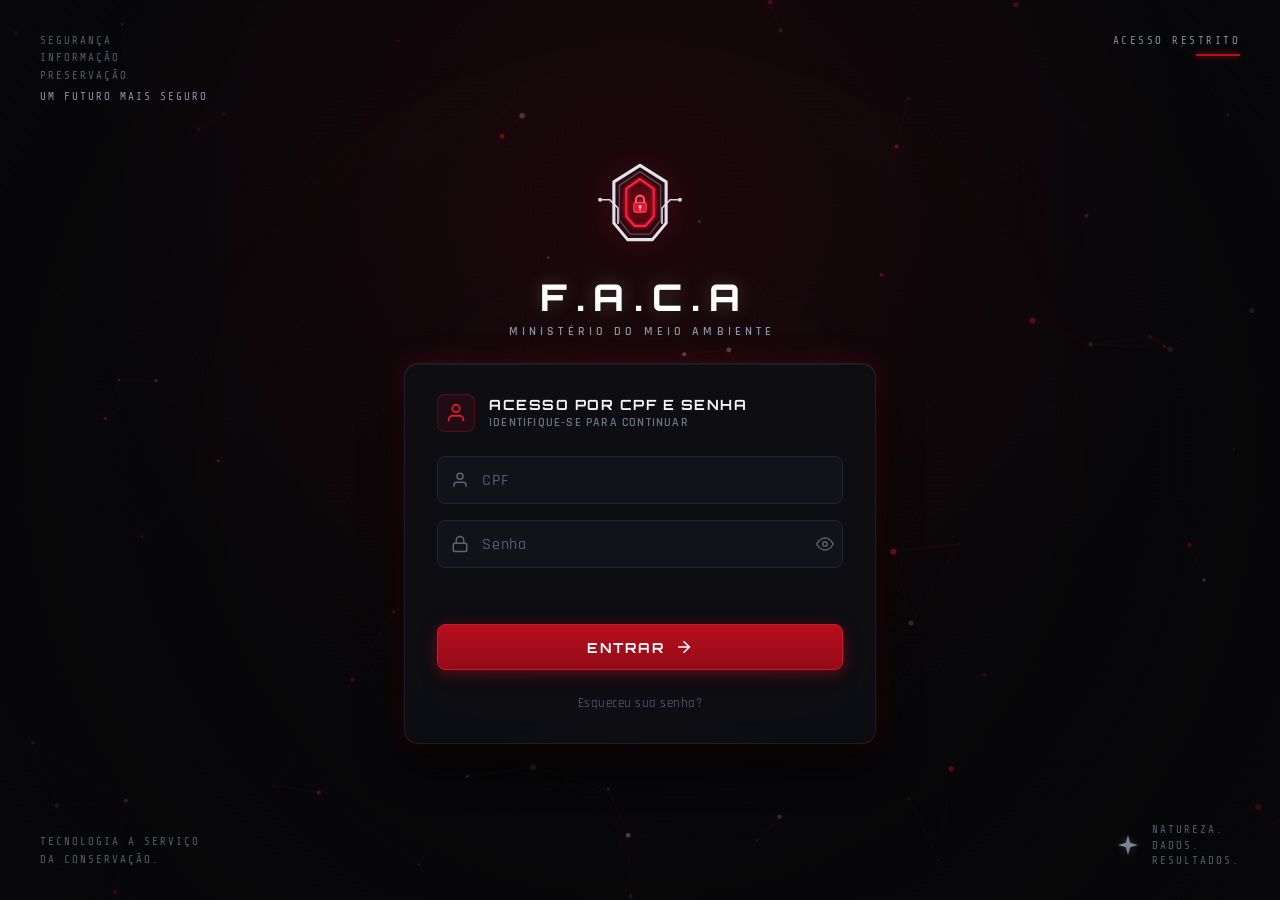
==== commit 1e0c4052: "Core: integração Banco com o front" ====
--- a/nivel1.html
+++ b/nivel1.html
@@ -53,9 +53,6 @@
       </div>
     </div>
   </div>
-
-  <!-- Barra de Pré-visualização Rápida das 3 Roles -->
-  <div id="role-preview-switcher"></div>
 
   <!-- Cabeçalho Central F.A.C.A -->
   <header class="dashboard-top-header">
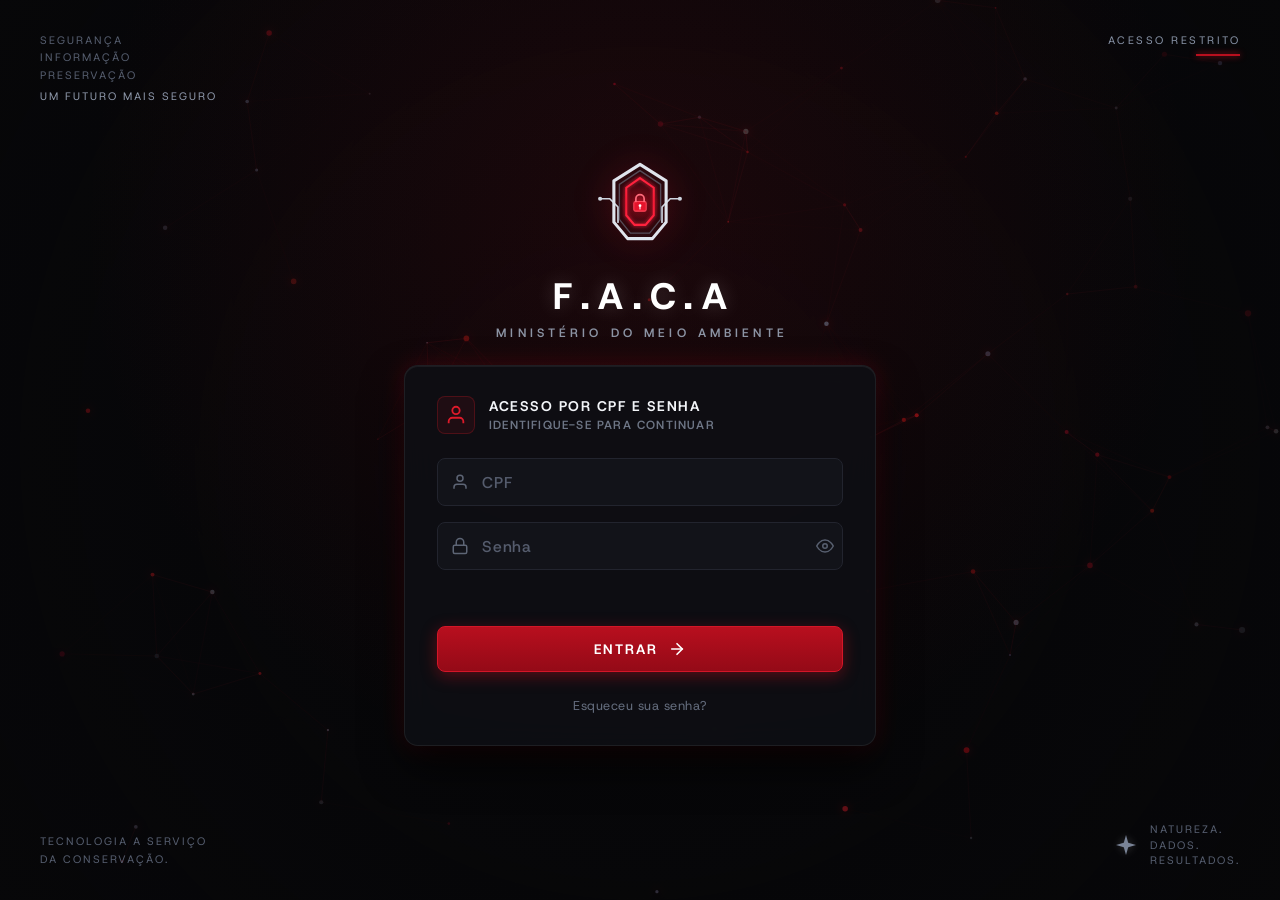
==== commit 14087afd: "att de fonte" ====
--- a/nivel1.html
+++ b/nivel1.html
@@ -5,10 +5,9 @@
   <meta name="viewport" content="width=device-width, initial-scale=1.0">
   <title>F.A.C.A - Nível 1 | Relatórios</title>
 
-  <!-- Google Fonts: Orbitron, Rajdhani & Share Tech Mono -->
-  <link rel="preconnect" href="https://fonts.googleapis.com">
-  <link rel="preconnect" href="https://fonts.gstatic.com" crossorigin>
-  <link href="https://fonts.googleapis.com/css2?family=Orbitron:wght@500;700;800;900&family=Rajdhani:wght@400;500;600;700&family=Share+Tech+Mono&display=swap" rel="stylesheet">
+  <!-- Fonte Local: Host Grotesk (pasta fonts/) -->
+  <link rel="preload" href="src/assets/fonts/HostGrotesk-VariableFont_wght.ttf" as="font" type="font/ttf" crossorigin>
+  <link rel="preload" href="src/assets/fonts/HostGrotesk-Italic-VariableFont_wght.ttf" as="font" type="font/ttf" crossorigin>
 
   <!-- Estilos CSS -->
   <link rel="stylesheet" href="src/css/estilo.css">
@@ -134,7 +133,7 @@
               <div class="stats-svg-box">
                 <svg viewBox="0 0 520 155" preserveAspectRatio="none">
                   <!-- Grade e Eixos Y (0 a 50) -->
-                  <g fill="#7c8598" font-size="10" font-family="Share Tech Mono, monospace">
+                  <g fill="#7c8598" font-size="10" font-family="Host Grotesk, sans-serif">
                     <text x="4" y="16">50</text>
                     <text x="4" y="40">40</text>
                     <text x="4" y="64">30</text>
@@ -151,7 +150,7 @@
                     <line x1="28" y1="132" x2="510" y2="132" stroke="rgba(255,255,255,0.14)"/>
                   </g>
                   <!-- Eixo X: Meses -->
-                  <g fill="#7c8598" font-size="10" font-family="Rajdhani, sans-serif" text-anchor="middle">
+                  <g fill="#7c8598" font-size="10" font-family="Host Grotesk, sans-serif" text-anchor="middle">
                     <text x="55" y="148">Jan</text>
                     <text x="102" y="148">Fev</text>
                     <text x="149" y="148">Mar</text>
@@ -177,7 +176,7 @@
               <div class="stats-svg-box">
                 <svg viewBox="0 0 520 155" preserveAspectRatio="none">
                   <!-- Grade e Eixos Y (0 a 100) -->
-                  <g fill="#7c8598" font-size="10" font-family="Share Tech Mono, monospace">
+                  <g fill="#7c8598" font-size="10" font-family="Host Grotesk, sans-serif">
                     <text x="0" y="16">100</text>
                     <text x="4" y="40">80</text>
                     <text x="4" y="64">60</text>
@@ -194,7 +193,7 @@
                     <line x1="28" y1="132" x2="510" y2="132" stroke="rgba(255,255,255,0.14)"/>
                   </g>
                   <!-- Eixo X: Meses -->
-                  <g fill="#7c8598" font-size="10" font-family="Rajdhani, sans-serif" text-anchor="middle">
+                  <g fill="#7c8598" font-size="10" font-family="Host Grotesk, sans-serif" text-anchor="middle">
                     <text x="55" y="148">Jan</text>
                     <text x="102" y="148">Fev</text>
                     <text x="149" y="148">Mar</text>
--- a/src/css/estilo.css
+++ b/src/css/estilo.css
@@ -2,6 +2,24 @@
    F.A.C.A - Frente de Autenticação e Controle de Acesso
    Ministério do Meio Ambiente - Cyber Security Biometrics UI
    ========================================================================== */
+
+@font-face {
+  font-family: 'Host Grotesk';
+  src: url('../assets/fonts/HostGrotesk-VariableFont_wght.ttf') format('truetype'),
+       url('../../fonts/HostGrotesk-VariableFont_wght.ttf') format('truetype');
+  font-weight: 100 900;
+  font-style: normal;
+  font-display: swap;
+}
+
+@font-face {
+  font-family: 'Host Grotesk';
+  src: url('../assets/fonts/HostGrotesk-Italic-VariableFont_wght.ttf') format('truetype'),
+       url('../../fonts/HostGrotesk-Italic-VariableFont_wght.ttf') format('truetype');
+  font-weight: 100 900;
+  font-style: italic;
+  font-display: swap;
+}
 
 :root {
   --bg-dark: #070709;
@@ -23,15 +41,16 @@
   --input-border: #22242e;
   --input-border-focus: #b80f1e;
   
-  --font-display: 'Orbitron', sans-serif;
-  --font-ui: 'Rajdhani', sans-serif;
-  --font-mono: 'Share Tech Mono', monospace;
+  --font-display: 'Host Grotesk', sans-serif;
+  --font-ui: 'Host Grotesk', sans-serif;
+  --font-mono: 'Host Grotesk', monospace;
 }
 
 * {
   margin: 0;
   padding: 0;
   box-sizing: border-box;
+  font-family: var(--font-ui);
 }
 
 body {
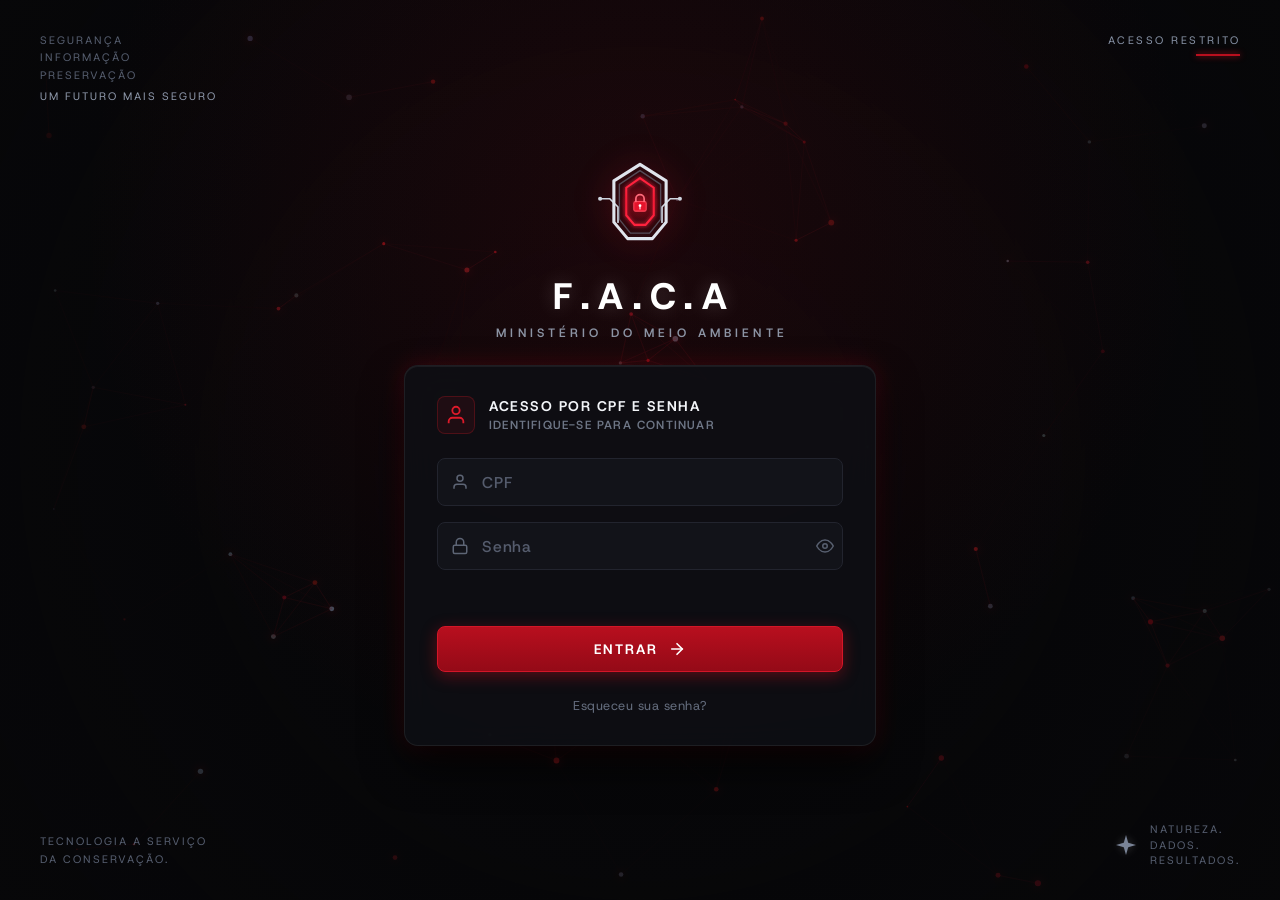
==== commit ab28d50e: "chore(release): prepara estado Dia Zero, upsert de cadastro ao vivo e script de reset para a banca" ====
--- a/nivel1.html
+++ b/nivel1.html
@@ -513,9 +513,9 @@
 
   <!-- Scripts JavaScript -->
   <script src="src/js/config/configuracao-banco.js"></script>
-  <script src="src/js/services/servico-api.js"></script>
+  <script src="src/js/services/servico-api.js?v=3"></script>
   <script src="src/js/particulas.js"></script>
   <script src="src/js/components/menu-niveis.js"></script>
-  <script src="src/js/painel-nivel3.js"></script>
+  <script src="src/js/painel-nivel3.js?v=3"></script>
 </body>
 </html>
--- a/src/css/estilo.css
+++ b/src/css/estilo.css
@@ -559,9 +559,12 @@
   }
 }
 
-/* Canvas da Malha Facial */
-#face-mesh-canvas {
-  position: absolute;
+/* Canvas da Malha Facial (Todos os 3 scanners: Login, Cofre N2 e Cadastro N3) */
+#face-mesh-canvas,
+#n2-face-mesh-canvas,
+#cad-face-mesh-canvas {
+  position: absolute;
+  inset: 0;
   width: 100%;
   height: 100%;
   z-index: 2;
@@ -569,18 +572,223 @@
 }
 
 /* Vídeo da Webcam */
-#webcam-video {
-  position: absolute;
+#webcam-video,
+#n2-webcam-video,
+#cad-webcam-video {
+  position: absolute;
+  inset: 0;
   width: 100%;
   height: 100%;
   object-fit: cover;
   transform: scaleX(-1); /* espelhado */
   z-index: 1;
   display: none;
-  filter: contrast(1.15) brightness(0.9) grayscale(0.2);
+  filter: contrast(1.15) brightness(0.95) grayscale(0.15);
+}
+
+/* =========================================================================
+   Máscara e Guia da Região Oval no Visor (Frontend DOM + CSS)
+   Limita visualmente o visor apenas à região oval central do rosto
+   ========================================================================= */
+.oval-face-overlay {
+  position: absolute;
+  inset: 0;
+  z-index: 3;
+  display: flex;
+  flex-direction: column;
+  align-items: center;
+  justify-content: center;
+  pointer-events: none;
+  overflow: hidden;
+}
+
+.oval-face-cutout {
+  position: relative;
+  height: 76%;
+  aspect-ratio: 0.76;
+  border-radius: 50%;
+  border: 2.5px solid rgba(255, 42, 64, 0.9);
+  /* Máscara escura externa cobrindo tudo fora da região oval */
+  box-shadow:
+    0 0 0 9999px rgba(6, 8, 13, 0.88),
+    0 0 22px rgba(255, 42, 64, 0.45),
+    inset 0 0 18px rgba(255, 42, 64, 0.22);
+  transition: border-color 0.25s ease, box-shadow 0.25s ease;
+  overflow: hidden;
+}
+
+/* Anel pontilhado externo pulsante para guiar a aproximação do rosto */
+.oval-face-cutout::after {
+  content: '';
+  position: absolute;
+  inset: 5px;
+  border-radius: 50%;
+  border: 1.5px dashed rgba(255, 177, 66, 0.65);
+  pointer-events: none;
+  animation: ovalPulseRing 2s ease-in-out infinite alternate;
+}
+
+@keyframes ovalPulseRing {
+  0% {
+    transform: scale(0.98);
+    opacity: 0.55;
+  }
+  100% {
+    transform: scale(1.01);
+    opacity: 0.95;
+  }
+}
+
+.oval-face-overlay.oval-cam-active .oval-face-cutout {
+  border-color: rgba(255, 165, 2, 0.95);
+  box-shadow:
+    0 0 0 9999px rgba(5, 7, 12, 0.92),
+    0 0 24px rgba(255, 165, 2, 0.5),
+    inset 0 0 16px rgba(255, 165, 2, 0.22);
+}
+
+.oval-face-overlay.oval-scanning .oval-face-cutout {
+  border-color: #ff2a40;
+  box-shadow:
+    0 0 0 9999px rgba(5, 7, 12, 0.93),
+    0 0 28px rgba(255, 42, 64, 0.75),
+    inset 0 0 22px rgba(255, 42, 64, 0.35);
+}
+
+.oval-face-overlay.oval-success .oval-face-cutout {
+  border-color: #2ed573;
+  box-shadow:
+    0 0 0 9999px rgba(5, 7, 12, 0.92),
+    0 0 28px rgba(46, 213, 115, 0.7),
+    inset 0 0 20px rgba(46, 213, 115, 0.3);
+}
+
+.oval-face-overlay.oval-success .oval-face-cutout::after {
+  border-color: rgba(46, 213, 115, 0.8);
+}
+
+/* Preview do recorte oval capturado */
+.oval-captured-preview {
+  position: absolute;
+  inset: 0;
+  width: 100%;
+  height: 100%;
+  object-fit: cover;
+  transform: scaleX(-1);
+  border-radius: 50%;
+  display: none;
+  z-index: 1;
+}
+
+/* Marcadores cardeais da Região Oval (Testa, Queixo, Têmporas) */
+.oval-tick {
+  position: absolute;
+  background: #ffffff;
+  box-shadow: 0 0 6px rgba(255, 255, 255, 0.9);
+  z-index: 2;
+}
+
+.oval-tick.tick-top,
+.oval-tick.tick-bottom {
+  width: 16px;
+  height: 2.5px;
+  left: 50%;
+  transform: translateX(-50%);
+}
+
+.oval-tick.tick-top {
+  top: 0;
+}
+
+.oval-tick.tick-bottom {
+  bottom: 0;
+}
+
+.oval-tick.tick-left,
+.oval-tick.tick-right {
+  width: 2.5px;
+  height: 16px;
+  top: 50%;
+  transform: translateY(-50%);
+}
+
+.oval-tick.tick-left {
+  left: 0;
+}
+
+.oval-tick.tick-right {
+  right: 0;
+}
+
+/* Pílula de aviso de aproximação dentro do visor */
+.oval-proximity-pill {
+  position: absolute;
+  bottom: 24px;
+  left: 50%;
+  transform: translateX(-50%);
+  background: rgba(255, 165, 2, 0.18);
+  border: 1px solid rgba(255, 165, 2, 0.7);
+  color: #ffd32a;
+  font-family: var(--font-mono);
+  font-size: 0.58rem;
+  font-weight: 700;
+  letter-spacing: 0.9px;
+  padding: 2px 9px;
+  border-radius: 999px;
+  white-space: nowrap;
+  z-index: 4;
+  text-shadow: 0 1px 2px rgba(0, 0, 0, 0.9);
+  box-shadow: 0 2px 10px rgba(0, 0, 0, 0.65);
 }
 
 /* Overlay de Status HUD no scanner */
+.oval-top-hud-tag {
+  position: absolute;
+  top: 8px;
+  left: 50%;
+  transform: translateX(-50%);
+  font-family: var(--font-mono);
+  font-size: 0.62rem;
+  font-weight: 700;
+  letter-spacing: 1.2px;
+  color: #ffb142;
+  background: rgba(10, 12, 18, 0.82);
+  border: 1px solid rgba(255, 177, 66, 0.45);
+  border-radius: 4px;
+  padding: 2px 8px;
+  z-index: 5;
+  pointer-events: none;
+  white-space: nowrap;
+  text-transform: uppercase;
+}
+
+.oval-proximity-warning {
+  display: flex;
+  align-items: center;
+  gap: 10px;
+  margin-top: 10px;
+  padding: 9px 12px;
+  background: linear-gradient(90deg, rgba(255, 165, 2, 0.14) 0%, rgba(220, 26, 42, 0.12) 100%);
+  border: 1px solid rgba(255, 165, 2, 0.45);
+  border-left: 3px solid #ffa502;
+  border-radius: 6px;
+  color: #e6ecf5;
+  font-family: var(--font-ui);
+  font-size: 0.76rem;
+  line-height: 1.35;
+  letter-spacing: 0.3px;
+}
+
+.oval-proximity-warning strong {
+  color: #ffb142;
+}
+
+.oval-warn-icon {
+  font-size: 1rem;
+  flex-shrink: 0;
+  line-height: 1;
+}
+
 .scanner-hud-overlay {
   position: absolute;
   bottom: 8px;
